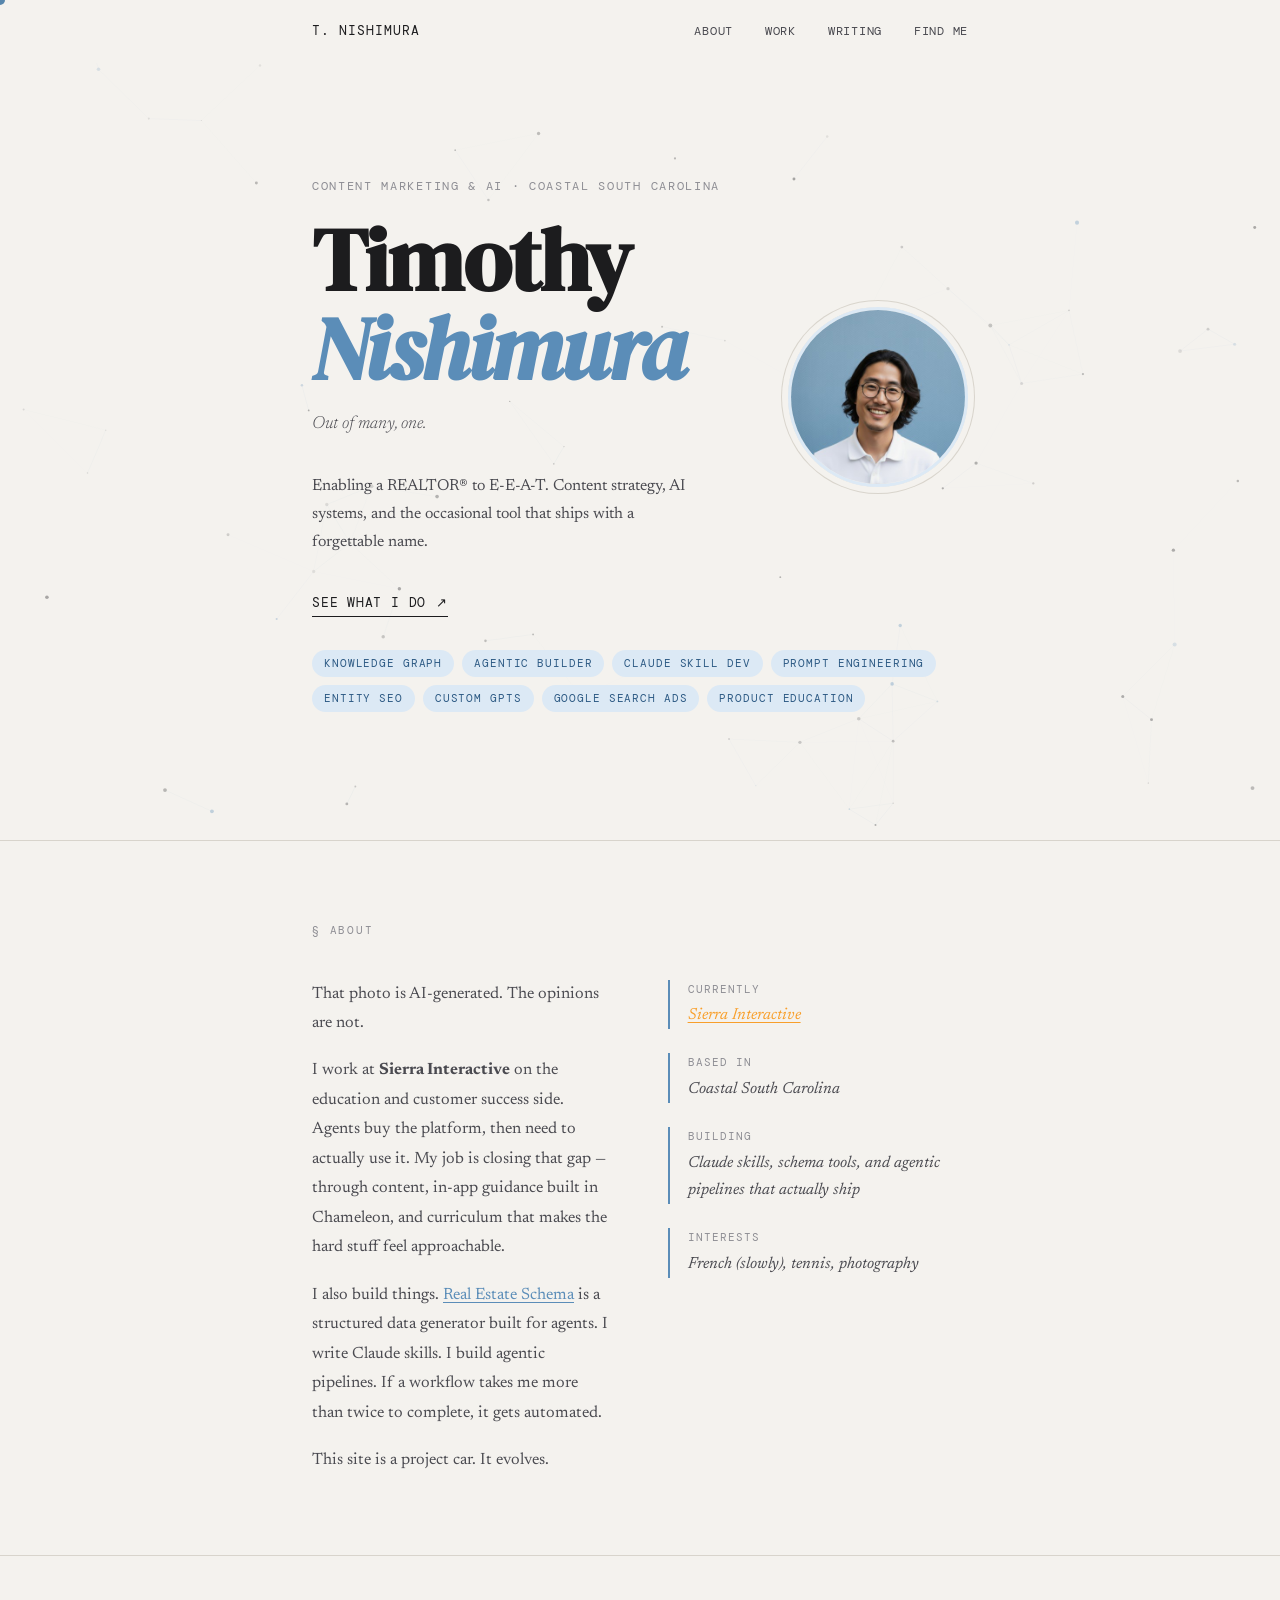
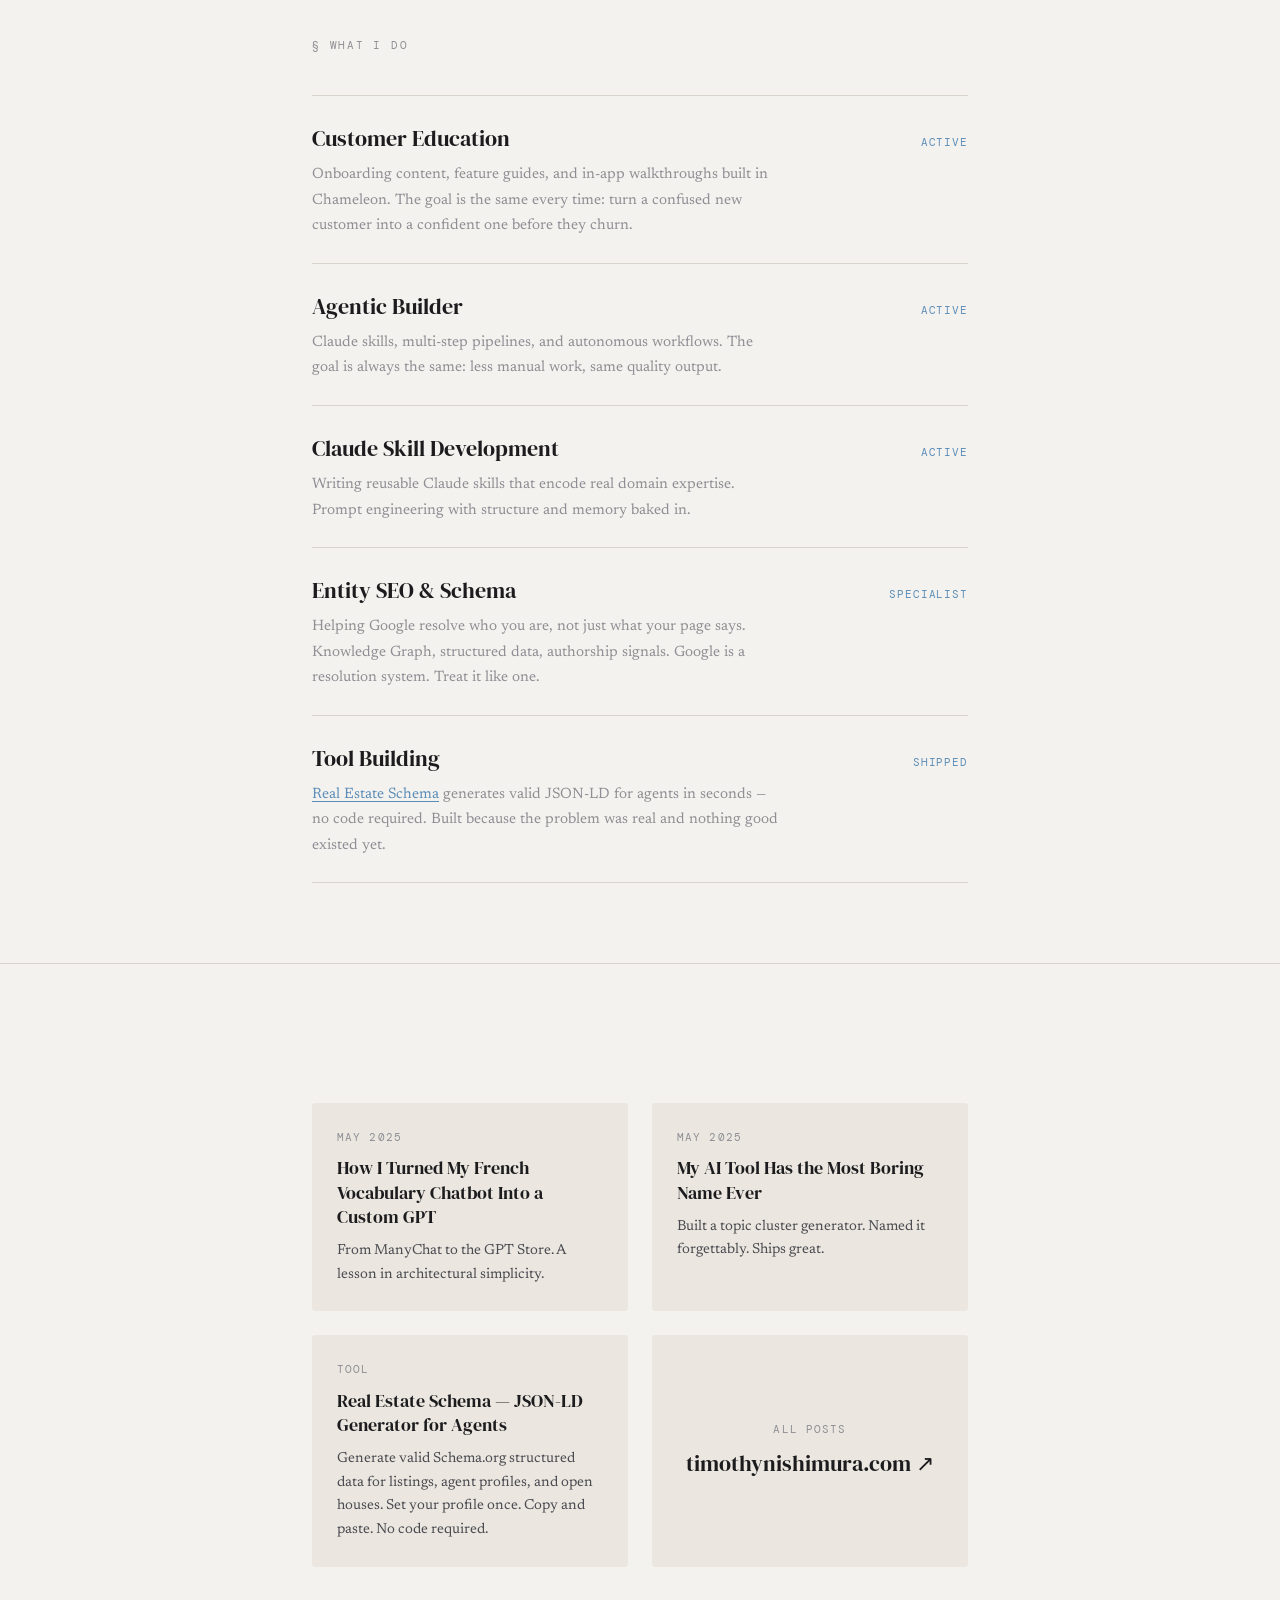
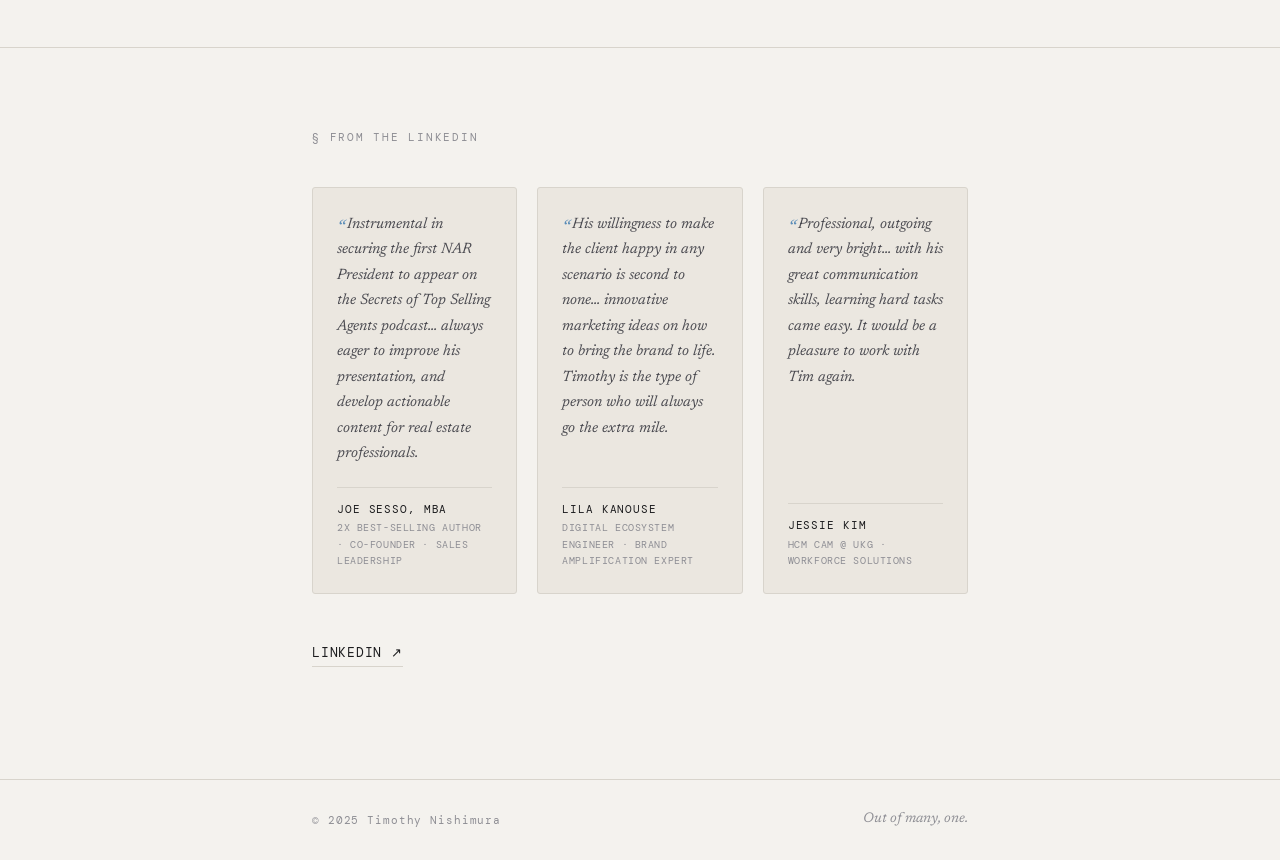
==== index.html @ 635f831f "Initial commit" ====
<!DOCTYPE html>
<html lang="en">
<head>
  <meta charset="UTF-8" />
  <meta name="viewport" content="width=device-width, initial-scale=1.0" />
  <title>Timothy Nishimura</title>
  <meta name="description" content="Enabling a REALTOR® to E-E-A-T. Content marketing and AI at Sierra Interactive. Coastal South Carolina." />
  <link rel="canonical" href="https://timothynishimura.com/" />
  <script type="application/ld+json">
  {
    "@context": "https://schema.org",
    "@graph": [
      {
        "@type": "Person",
        "@id": "https://timothynishimura.com/#person",
        "name": "Timothy Nishimura",
        "url": "https://timothynishimura.com/",
        "image": "https://timothynishimura.com/timothy-nishimura.jpg",
        "jobTitle": "Customer Education & Content Strategy",
        "worksFor": {
          "@type": "Organization",
          "@id": "https://www.sierrainteractive.com/#organization",
          "name": "Sierra Interactive",
          "url": "https://www.sierrainteractive.com/"
        },
        "description": "Enabling a REALTOR® to E-E-A-T. Content strategy, entity SEO, Claude skill development, and agentic workflows. Based in Coastal South Carolina.",
        "knowsAbout": [
          "Content Strategy",
          "Entity SEO",
          "Knowledge Graph Optimization",
          "Schema.org Structured Data",
          "Prompt Engineering",
          "Agentic AI Workflows",
          "Claude Skill Development",
          "Customer Education",
          "Google Search Ads",
          "Real Estate Technology"
        ],
        "sameAs": [
          "https://www.linkedin.com/in/timothy-nishimura/"
        ]
      },
      {
        "@type": "WebSite",
        "@id": "https://timothynishimura.com/#website",
        "url": "https://timothynishimura.com/",
        "name": "Timothy Nishimura",
        "description": "Enabling a REALTOR® to E-E-A-T.",
        "publisher": {
          "@id": "https://timothynishimura.com/#person"
        }
      },
      {
        "@type": "WebPage",
        "@id": "https://timothynishimura.com/#webpage",
        "url": "https://timothynishimura.com/",
        "name": "Timothy Nishimura — Content Marketing & AI",
        "isPartOf": {
          "@id": "https://timothynishimura.com/#website"
        },
        "about": {
          "@id": "https://timothynishimura.com/#person"
        },
        "description": "Personal homepage of Timothy Nishimura. Customer education at Sierra Interactive, entity SEO, agentic builder, Claude skill development."
      }
    ]
  }
  </script>
  <link rel="preconnect" href="https://fonts.googleapis.com" />
  <link rel="preconnect" href="https://fonts.gstatic.com" crossorigin />
  <link href="https://fonts.googleapis.com/css2?family=DM+Serif+Display:ital@0;1&family=DM+Mono:wght@400;500&family=Newsreader:ital,opsz,wght@0,6..72,300;0,6..72,400;1,6..72,300;1,6..72,400&display=swap" rel="stylesheet" />
  <style>
    *, *::before, *::after { box-sizing: border-box; margin: 0; padding: 0; }

    :root {
      --ink: #1c1c1e;
      --ink-mid: #4a4a50;
      --ink-soft: #8e8e94;
      --paper: #f4f2ee;
      --paper-warm: #ebe7e0;
      --rule: #d8d4cc;
      --blue: #5b8db8;
      --blue-light: #dce9f5;
      --blue-deep: #2d5a84;
      --mono: 'DM Mono', monospace;
      --serif: 'DM Serif Display', Georgia, serif;
      --body: 'Newsreader', Georgia, serif;
    }

    html { font-size: 16px; scroll-behavior: smooth; }

    body {
      background: var(--paper);
      color: var(--ink);
      font-family: var(--body);
      font-size: 1.125rem;
      line-height: 1.7;
      min-height: 100vh;
      cursor: none;
    }

    /* Custom cursor */
    #cursor {
      position: fixed;
      top: 0; left: 0;
      width: 10px; height: 10px;
      background: var(--blue);
      border-radius: 50%;
      pointer-events: none;
      z-index: 9999;
      transform: translate(-50%, -50%);
      transition: transform 0.08s ease, width 0.2s ease, height 0.2s ease;
      mix-blend-mode: multiply;
    }
    #cursor.hover {
      width: 30px; height: 30px;
      opacity: 0.45;
    }

    /* Layout */
    .wrapper {
      max-width: 720px;
      margin: 0 auto;
      padding: 0 2rem;
    }

    /* Header */
    header {
      position: fixed;
      top: 0; left: 0; right: 0;
      z-index: 100;
      padding: 1.25rem 0;
      background: var(--paper);
      border-bottom: 1px solid transparent;
      transition: border-color 0.3s ease;
    }
    header.scrolled { border-color: var(--rule); }

    header .wrapper {
      display: flex;
      align-items: center;
      justify-content: space-between;
    }

    .wordmark {
      font-family: var(--mono);
      font-size: 0.8125rem;
      letter-spacing: 0.08em;
      color: var(--ink);
      text-decoration: none;
      text-transform: uppercase;
    }

    nav {
      display: flex;
      gap: 2rem;
      align-items: center;
    }

    nav a {
      font-family: var(--mono);
      font-size: 0.75rem;
      letter-spacing: 0.06em;
      text-transform: uppercase;
      color: var(--ink-mid);
      text-decoration: none;
      transition: color 0.2s ease;
    }
    nav a:hover { color: var(--blue); }

    /* Hero */
    .hero {
      padding: 11rem 0 6rem;
      position: relative;
      overflow: hidden;
    }

    #pf-canvas {
      position: absolute;
      inset: 0;
      width: 100%;
      height: 100%;
      pointer-events: none;
      z-index: 0;
    }

    .hero .wrapper {
      position: relative;
      z-index: 1;
    }

    .hero-inner {
      display: grid;
      grid-template-columns: 1fr auto;
      gap: 3rem;
      align-items: center;
    }

    .hero-left {}

    .hero-eyebrow {
      font-family: var(--mono);
      font-size: 0.75rem;
      letter-spacing: 0.14em;
      text-transform: uppercase;
      color: var(--ink-soft);
      margin-bottom: 1.25rem;
      opacity: 0;
      animation: fadeUp 0.7s ease 0.2s forwards;
    }

    .hero-name {
      font-family: var(--serif);
      font-size: clamp(3rem, 8vw, 5.5rem);
      line-height: 1.0;
      letter-spacing: -0.02em;
      color: var(--ink);
      margin-bottom: 0.2em;
      opacity: 0;
      animation: fadeUp 0.9s ease 0.35s forwards;
    }

    .hero-name em {
      font-style: italic;
      color: var(--blue);
    }

    .hero-tagline {
      font-family: var(--body);
      font-size: 1.1rem;
      font-weight: 300;
      font-style: italic;
      color: var(--ink-mid);
      margin-top: 1rem;
      margin-bottom: 2rem;
      opacity: 0;
      animation: fadeUp 0.9s ease 0.5s forwards;
    }

    .hero-desc {
      font-size: 1.0rem;
      color: var(--ink-mid);
      max-width: 42ch;
      line-height: 1.75;
      margin-bottom: 2rem;
      opacity: 0;
      animation: fadeUp 0.9s ease 0.65s forwards;
    }

    .hero-cta {
      display: inline-flex;
      align-items: center;
      gap: 0.6rem;
      font-family: var(--mono);
      font-size: 0.8125rem;
      letter-spacing: 0.06em;
      text-transform: uppercase;
      color: var(--ink);
      text-decoration: none;
      border-bottom: 1.5px solid var(--ink);
      padding-bottom: 2px;
      opacity: 0;
      animation: fadeUp 0.7s ease 0.8s forwards;
      transition: color 0.2s, border-color 0.2s;
    }
    .hero-cta:hover { color: var(--blue); border-color: var(--blue); }
    .hero-cta .arrow { transition: transform 0.2s ease; }
    .hero-cta:hover .arrow { transform: translate(3px, -3px); }

    /* Avatar */
    .hero-avatar {
      opacity: 0;
      animation: fadeIn 1s ease 0.6s forwards;
      flex-shrink: 0;
    }

    .avatar-circle {
      width: 180px;
      height: 180px;
      border-radius: 50%;
      overflow: hidden;
      border: 3px solid var(--blue-light);
      box-shadow: 0 0 0 6px var(--paper), 0 0 0 7px var(--rule);
    }

    .avatar-circle img {
      width: 100%;
      height: 100%;
      object-fit: cover;
      object-position: center top;
    }

    /* Divider rule */
    .rule-line {
      width: 100%;
      height: 1px;
      background: var(--rule);
    }

    /* Chips / tags row */
    .chips {
      display: flex;
      flex-wrap: wrap;
      gap: 0.5rem;
      padding: 2rem 0;
      opacity: 0;
      animation: fadeUp 0.8s ease 1s forwards;
    }

    .chip {
      font-family: var(--mono);
      font-size: 0.6875rem;
      letter-spacing: 0.08em;
      text-transform: uppercase;
      color: var(--blue-deep);
      background: var(--blue-light);
      padding: 4px 12px;
      border-radius: 100px;
    }

    /* About */
    .about {
      padding: 5rem 0;
      border-top: 1px solid var(--rule);
    }

    .section-label {
      font-family: var(--mono);
      font-size: 0.6875rem;
      letter-spacing: 0.16em;
      text-transform: uppercase;
      color: var(--ink-soft);
      margin-bottom: 2.5rem;
    }

    .about-grid {
      display: grid;
      grid-template-columns: 1fr 1fr;
      gap: 3.5rem;
      align-items: start;
    }

    .about-text p {
      font-size: 1.025rem;
      color: var(--ink-mid);
      line-height: 1.8;
      margin-bottom: 1.1rem;
    }
    .about-text p:last-child { margin-bottom: 0; }

    .about-facts {
      display: flex;
      flex-direction: column;
      gap: 1.5rem;
    }

    .fact {
      border-left: 2px solid var(--blue);
      padding-left: 1.1rem;
    }

    .fact-label {
      font-family: var(--mono);
      font-size: 0.6875rem;
      letter-spacing: 0.1em;
      text-transform: uppercase;
      color: var(--ink-soft);
      margin-bottom: 0.25rem;
    }

    .fact-value {
      font-family: var(--body);
      font-size: 1rem;
      color: var(--ink-mid);
      font-style: italic;
    }

    /* Work */
    .work {
      padding: 5rem 0;
      border-top: 1px solid var(--rule);
    }

    .work-list { list-style: none; }

    .work-item {
      display: grid;
      grid-template-columns: 3fr 1fr;
      gap: 2rem;
      align-items: baseline;
      padding: 1.5rem 0;
      border-bottom: 1px solid var(--rule);
      cursor: default;
    }
    .work-item:first-child { border-top: 1px solid var(--rule); }

    .work-name {
      font-family: var(--serif);
      font-size: 1.375rem;
      color: var(--ink);
      transition: color 0.2s;
    }
    .work-item:hover .work-name { color: var(--blue); }

    .work-desc {
      font-size: 0.9375rem;
      color: var(--ink-soft);
      margin-top: 0.3rem;
    }

    .work-tag {
      font-family: var(--mono);
      font-size: 0.6875rem;
      letter-spacing: 0.08em;
      text-transform: uppercase;
      color: var(--blue);
      text-align: right;
    }

    /* Writing */
    .writing {
      padding: 5rem 0;
      border-top: 1px solid var(--rule);
    }

    .writing-grid {
      display: grid;
      grid-template-columns: 1fr 1fr;
      gap: 1.5rem;
    }

    .post-card {
      background: var(--paper-warm);
      padding: 1.5rem;
      border-radius: 3px;
      text-decoration: none;
      display: block;
      border: 1px solid transparent;
      transition: border-color 0.2s, background 0.2s;
    }
    .post-card:hover {
      background: var(--blue-light);
      border-color: var(--blue);
    }

    .post-date {
      font-family: var(--mono);
      font-size: 0.6875rem;
      letter-spacing: 0.1em;
      text-transform: uppercase;
      color: var(--ink-soft);
      margin-bottom: 0.6rem;
    }

    .post-title {
      font-family: var(--serif);
      font-size: 1.125rem;
      color: var(--ink);
      line-height: 1.35;
      margin-bottom: 0.6rem;
    }

    .post-excerpt {
      font-size: 0.9rem;
      color: var(--ink-mid);
      line-height: 1.65;
    }

    /* Reviews grid */
    .reviews-grid {
      display: grid;
      grid-template-columns: repeat(3, 1fr);
      gap: 1.25rem;
    }

    .review-card {
      background: var(--paper-warm);
      border-radius: 3px;
      padding: 1.5rem;
      border: 1px solid var(--rule);
      display: flex;
      flex-direction: column;
      gap: 1.25rem;
    }

    .review-quote {
      font-family: var(--body);
      font-size: 0.9375rem;
      font-style: italic;
      color: var(--ink-mid);
      line-height: 1.7;
      flex: 1;
    }

    .review-quote::before { content: '\201C'; color: var(--blue); font-size: 1.25rem; line-height: 0; vertical-align: -0.25em; margin-right: 2px; }

    .review-attr {
      display: flex;
      flex-direction: column;
      gap: 2px;
      padding-top: 0.75rem;
      border-top: 1px solid var(--rule);
    }

    .review-name {
      font-family: var(--mono);
      font-size: 0.6875rem;
      letter-spacing: 0.08em;
      text-transform: uppercase;
      color: var(--ink);
    }

    .review-role {
      font-family: var(--mono);
      font-size: 0.6rem;
      letter-spacing: 0.06em;
      text-transform: uppercase;
      color: var(--ink-soft);
    }

    @media (max-width: 640px) {
      .reviews-grid { grid-template-columns: 1fr; }
    }

    /* Connect */
    .connect {
      padding: 5rem 0 7rem;
      border-top: 1px solid var(--rule);
    }

    .connect-heading {
      font-family: var(--serif);
      font-size: clamp(1.75rem, 4.5vw, 3rem);
      line-height: 1.2;
      max-width: 20ch;
      margin-bottom: 2.25rem;
    }
    .connect-heading em { font-style: italic; color: var(--blue); }

    .connect-links {
      display: flex;
      gap: 2rem;
      flex-wrap: wrap;
    }

    .connect-link {
      font-family: var(--mono);
      font-size: 0.8125rem;
      letter-spacing: 0.06em;
      text-transform: uppercase;
      color: var(--ink);
      text-decoration: none;
      border-bottom: 1.5px solid var(--rule);
      padding-bottom: 2px;
      transition: color 0.2s, border-color 0.2s;
    }
    .connect-link:hover { color: var(--blue); border-color: var(--blue); }

    /* Footer */
    footer {
      border-top: 1px solid var(--rule);
      padding: 1.75rem 0;
    }

    footer .wrapper {
      display: flex;
      justify-content: space-between;
      align-items: center;
    }

    .footer-copy {
      font-family: var(--mono);
      font-size: 0.6875rem;
      letter-spacing: 0.08em;
      color: var(--ink-soft);
    }

    .footer-motto {
      font-family: var(--body);
      font-size: 0.875rem;
      font-style: italic;
      color: var(--ink-soft);
    }

    /* Animations */
    @keyframes fadeUp {
      from { opacity: 0; transform: translateY(16px); }
      to   { opacity: 1; transform: translateY(0); }
    }
    @keyframes fadeIn {
      from { opacity: 0; }
      to   { opacity: 1; }
    }

    /* Scroll reveals */
    .reveal {
      opacity: 0;
      transform: translateY(18px);
      transition: opacity 0.7s ease, transform 0.7s ease;
    }
    .reveal.visible {
      opacity: 1;
      transform: translateY(0);
    }

    /* Responsive */
    @media (max-width: 640px) {
      body { cursor: auto; }
      #cursor { display: none; }
      .hero-inner { grid-template-columns: 1fr; }
      .hero-avatar { order: -1; }
      .avatar-circle { width: 120px; height: 120px; }
      .about-grid { grid-template-columns: 1fr; gap: 2.5rem; }
      .writing-grid { grid-template-columns: 1fr; }
      .work-item { grid-template-columns: 1fr; gap: 0.4rem; }
      .work-tag { text-align: left; }
      footer .wrapper { flex-direction: column; gap: 0.5rem; text-align: center; }
      nav { gap: 1.25rem; }
    }
  </style>
</head>
<body>

<div id="cursor"></div>

<!-- Header -->
<header id="header">
  <div class="wrapper">
    <a href="/" class="wordmark">T. Nishimura</a>
    <nav>
      <a href="#about">About</a>
      <a href="#work">Work</a>
      <a href="#writing">Writing</a>
      <a href="#connect">Find me</a>
    </nav>
  </div>
</header>

<!-- Hero -->
<section class="hero">
  <canvas id="pf-canvas" aria-hidden="true"></canvas>
  <div class="wrapper">
    <div class="hero-inner">
      <div class="hero-left">
        <div class="hero-eyebrow">Content Marketing &amp; AI · Coastal South Carolina</div>
        <h1 class="hero-name">Timothy<br><em>Nishimura</em></h1>
        <p class="hero-tagline">Out of many, one.</p>
        <p class="hero-desc">Enabling a REALTOR® to E-E-A-T. Content strategy, AI systems, and the occasional tool that ships with a forgettable name.</p>
        <a href="#work" class="hero-cta" onclick="event.preventDefault();document.getElementById('work').scrollIntoView({behavior:'smooth'})">See what I do <span class="arrow">↗</span></a>
      </div>
      <div class="hero-avatar">
        <div class="avatar-circle">
          <img src="[data-uri]" alt="Timothy Nishimura" />
        </div>
      </div>
    </div>

    <div class="chips">
      <span class="chip">Knowledge Graph</span>
      <span class="chip">Agentic Builder</span>
      <span class="chip">Claude Skill Dev</span>
      <span class="chip">Prompt Engineering</span>
      <span class="chip">Entity SEO</span>
      <span class="chip">Custom GPTs</span>
      <span class="chip">Google Search Ads</span>
      <span class="chip">Product Education</span>
    </div>
  </div>
</section>

<!-- About -->
<section class="about" id="about">
  <div class="wrapper">
    <div class="section-label reveal">§ About</div>
    <div class="about-grid">
      <div class="about-text reveal">
        <p>That photo is AI-generated. The opinions are not.</p>
        <p>I work at <strong>Sierra Interactive</strong> on the education and customer success side. Agents buy the platform, then need to actually use it. My job is closing that gap — through content, in-app guidance built in Chameleon, and curriculum that makes the hard stuff feel approachable.</p>
        <p>I also build things. <a href="https://www.realestateschema.com/" target="_blank" rel="noopener" style="color:var(--blue);text-decoration:underline;text-underline-offset:3px;">Real Estate Schema</a> is a structured data generator built for agents. I write Claude skills. I build agentic pipelines. If a workflow takes me more than twice to complete, it gets automated.</p>
        <p>This site is a project car. It evolves.</p>
      </div>
      <div class="about-facts reveal">
        <div class="fact">
          <div class="fact-label">Currently</div>
          <div class="fact-value"><a href="https://www.sierrainteractive.com/" target="_blank" rel="noopener" style="color:#f89f2b;text-decoration:underline;text-underline-offset:3px;">Sierra Interactive</a></div>
        </div>
        <div class="fact">
          <div class="fact-label">Based in</div>
          <div class="fact-value">Coastal South Carolina</div>
        </div>
        <div class="fact">
          <div class="fact-label">Building</div>
          <div class="fact-value">Claude skills, schema tools, and agentic pipelines that actually ship</div>
        </div>
        <div class="fact">
          <div class="fact-label">Interests</div>
          <div class="fact-value">French (slowly), tennis, photography</div>
        </div>
      </div>
    </div>
  </div>
</section>

<!-- Work -->
<section class="work" id="work">
  <div class="wrapper">
    <div class="section-label reveal">§ What I Do</div>
    <ul class="work-list">
      <li class="work-item reveal">
        <div>
          <div class="work-name">Customer Education</div>
          <div class="work-desc">Onboarding content, feature guides, and in-app walkthroughs built in Chameleon. The goal is the same every time: turn a confused new customer into a confident one before they churn.</div>
        </div>
        <div class="work-tag">Active</div>
      </li>
      <li class="work-item reveal">
        <div>
          <div class="work-name">Agentic Builder</div>
          <div class="work-desc">Claude skills, multi-step pipelines, and autonomous workflows. The goal is always the same: less manual work, same quality output.</div>
        </div>
        <div class="work-tag">Active</div>
      </li>
      <li class="work-item reveal">
        <div>
          <div class="work-name">Claude Skill Development</div>
          <div class="work-desc">Writing reusable Claude skills that encode real domain expertise. Prompt engineering with structure and memory baked in.</div>
        </div>
        <div class="work-tag">Active</div>
      </li>
      <li class="work-item reveal">
        <div>
          <div class="work-name">Entity SEO &amp; Schema</div>
          <div class="work-desc">Helping Google resolve who you are, not just what your page says. Knowledge Graph, structured data, authorship signals. Google is a resolution system. Treat it like one.</div>
        </div>
        <div class="work-tag">Specialist</div>
      </li>
      <li class="work-item reveal">
        <div>
          <div class="work-name">Tool Building</div>
          <div class="work-desc"><a href="https://www.realestateschema.com/" target="_blank" rel="noopener" style="color:var(--blue);text-decoration:underline;text-underline-offset:3px;">Real Estate Schema</a> generates valid JSON-LD for agents in seconds — no code required. Built because the problem was real and nothing good existed yet.</div>
        </div>
        <div class="work-tag">Shipped</div>
      </li>
    </ul>
  </div>
</section>

<!-- Writing -->
<section class="writing" id="writing">
  <div class="wrapper">
    <div class="section-label reveal">§ Recent Writing</div>
    <div class="writing-grid">
      <a class="post-card reveal" href="projects/french-vocab.html">
        <div class="post-date">May 2025</div>
        <div class="post-title">How I Turned My French Vocabulary Chatbot Into a Custom GPT</div>
        <div class="post-excerpt">From ManyChat to the GPT Store. A lesson in architectural simplicity.</div>
      </a>
      <a class="post-card reveal" href="posts/topic-cluster-gpt.html">
        <div class="post-date">May 2025</div>
        <div class="post-title">My AI Tool Has the Most Boring Name Ever</div>
        <div class="post-excerpt">Built a topic cluster generator. Named it forgettably. Ships great.</div>
      </a>
      <a class="post-card reveal" href="https://www.realestateschema.com/" target="_blank" rel="noopener">
        <div class="post-date">Tool</div>
        <div class="post-title">Real Estate Schema — JSON-LD Generator for Agents</div>
        <div class="post-excerpt">Generate valid Schema.org structured data for listings, agent profiles, and open houses. Set your profile once. Copy and paste. No code required.</div>
      </a>
      <a class="post-card reveal" href="https://timothynishimura.com/" target="_blank" rel="noopener" style="display:flex;align-items:center;justify-content:center;min-height:130px;">
        <div style="text-align:center;">
          <div style="font-family:var(--mono);font-size:.7rem;letter-spacing:.1em;text-transform:uppercase;color:var(--ink-soft);margin-bottom:.4rem;">All posts</div>
          <div style="font-family:var(--serif);font-size:1.375rem;color:var(--ink);">timothynishimura.com ↗</div>
        </div>
      </a>
    </div>
  </div>
</section>

<!-- Reviews -->
<section class="connect" id="connect">
  <div class="wrapper">
    <div class="section-label reveal">§ From the LinkedIn</div>

    <div class="reviews-grid reveal">
      <div class="review-card">
        <div class="review-quote">Instrumental in securing the first NAR President to appear on the Secrets of Top Selling Agents podcast... always eager to improve his presentation, and develop actionable content for real estate professionals.</div>
        <div class="review-attr">
          <span class="review-name">Joe Sesso, MBA</span>
          <span class="review-role">2x Best-Selling Author · Co-Founder · Sales Leadership</span>
        </div>
      </div>
      <div class="review-card">
        <div class="review-quote">His willingness to make the client happy in any scenario is second to none... innovative marketing ideas on how to bring the brand to life. Timothy is the type of person who will always go the extra mile.</div>
        <div class="review-attr">
          <span class="review-name">Lila Kanouse</span>
          <span class="review-role">Digital Ecosystem Engineer · Brand Amplification Expert</span>
        </div>
      </div>
      <div class="review-card">
        <div class="review-quote">Professional, outgoing and very bright... with his great communication skills, learning hard tasks came easy. It would be a pleasure to work with Tim again.</div>
        <div class="review-attr">
          <span class="review-name">Jessie Kim</span>
          <span class="review-role">HCM CAM @ UKG · Workforce Solutions</span>
        </div>
      </div>
    </div>

    <div class="connect-links reveal" style="margin-top:3rem;">
      <a href="https://www.linkedin.com/in/timothy-nishimura/" target="_blank" rel="noopener" class="connect-link">LinkedIn ↗</a>
    </div>
  </div>
</section>

<!-- Footer -->
<footer>
  <div class="wrapper">
    <span class="footer-copy">© 2025 Timothy Nishimura</span>
    <span class="footer-motto">Out of many, one.</span>
  </div>
</footer>

<script>
  const cursor = document.getElementById('cursor');
  document.addEventListener('mousemove', e => {
    cursor.style.left = e.clientX + 'px';
    cursor.style.top = e.clientY + 'px';
  });
  document.querySelectorAll('a, button, .work-item').forEach(el => {
    el.addEventListener('mouseenter', () => cursor.classList.add('hover'));
    el.addEventListener('mouseleave', () => cursor.classList.remove('hover'));
  });

  const header = document.getElementById('header');
  window.addEventListener('scroll', () => {
    header.classList.toggle('scrolled', window.scrollY > 40);
  });

  const reveals = document.querySelectorAll('.reveal');
  const observer = new IntersectionObserver((entries) => {
    entries.forEach((entry, i) => {
      if (entry.isIntersecting) {
        setTimeout(() => entry.target.classList.add('visible'), i * 70);
        observer.unobserve(entry.target);
      }
    });
  }, { threshold: 0.1, rootMargin: '0px 0px -40px 0px' });
  reveals.forEach(el => observer.observe(el));

  // Particle field
  (function() {
    const canvas = document.getElementById('pf-canvas');
    const ctx = canvas.getContext('2d');
    const hero = canvas.parentElement;
    let W, H, mouse = { x: -999, y: -999 };
    const COUNT = 80;
    const BLUE = '91,141,184';
    const INK = '28,28,30';
    const REPEL_RADIUS = 120;
    const CONNECT_DIST = 110;
    const DAMPING = 0.96;
    let particles = [];

    function init() {
      W = canvas.width = hero.offsetWidth;
      H = canvas.height = hero.offsetHeight;
      particles = Array.from({ length: COUNT }, () => ({
        x: Math.random() * W,
        y: Math.random() * H,
        vx: (Math.random() - 0.5) * 0.3,
        vy: (Math.random() - 0.5) * 0.3,
        r: Math.random() * 1.6 + 0.5,
        op: Math.random() * 0.28 + 0.08,
        blue: Math.random() < 0.18,
      }));
    }

    window.addEventListener('resize', init);
    init();

    document.addEventListener('mousemove', e => {
      const rect = hero.getBoundingClientRect();
      if (e.clientY >= rect.top && e.clientY <= rect.bottom) {
        mouse.x = e.clientX - rect.left;
        mouse.y = e.clientY - rect.top;
      } else {
        mouse.x = -999; mouse.y = -999;
      }
    });

    function tick() {
      ctx.clearRect(0, 0, W, H);

      particles.forEach(p => {
        const dx = p.x - mouse.x, dy = p.y - mouse.y;
        const d = Math.sqrt(dx * dx + dy * dy);
        if (d < REPEL_RADIUS && d > 0) {
          const f = (REPEL_RADIUS - d) / REPEL_RADIUS;
          p.vx += (dx / d) * f * 0.32;
          p.vy += (dy / d) * f * 0.32;
        }
        p.vx = p.vx * DAMPING + (Math.random() - 0.5) * 0.012;
        p.vy = p.vy * DAMPING + (Math.random() - 0.5) * 0.012;
        p.x += p.vx; p.y += p.vy;
        if (p.x < 0) { p.x = 0; p.vx *= -0.4; }
        if (p.x > W) { p.x = W; p.vx *= -0.4; }
        if (p.y < 0) { p.y = 0; p.vy *= -0.4; }
        if (p.y > H) { p.y = H; p.vy *= -0.4; }
      });

      for (let i = 0; i < particles.length; i++) {
        for (let j = i + 1; j < particles.length; j++) {
          const a = particles[i], b = particles[j];
          const dx = a.x - b.x, dy = a.y - b.y;
          const d = Math.sqrt(dx * dx + dy * dy);
          if (d < CONNECT_DIST) {
            const alpha = (1 - d / CONNECT_DIST) * 0.1;
            ctx.beginPath();
            ctx.moveTo(a.x, a.y);
            ctx.lineTo(b.x, b.y);
            ctx.strokeStyle = `rgba(${BLUE},${alpha})`;
            ctx.lineWidth = 0.5;
            ctx.stroke();
          }
        }
      }

      particles.forEach(p => {
        const dx = p.x - mouse.x, dy = p.y - mouse.y;
        const d = Math.sqrt(dx * dx + dy * dy);
        const prox = d < REPEL_RADIUS ? 1 - d / REPEL_RADIUS : 0;
        const op = Math.min(1, p.op + prox * 0.45);
        const col = (prox > 0.08 || p.blue) ? BLUE : INK;
        ctx.beginPath();
        ctx.arc(p.x, p.y, p.r + prox * 1.4, 0, Math.PI * 2);
        ctx.fillStyle = `rgba(${col},${op})`;
        ctx.fill();
      });

      requestAnimationFrame(tick);
    }
    tick();
  })();
</script>

</body>
</html>
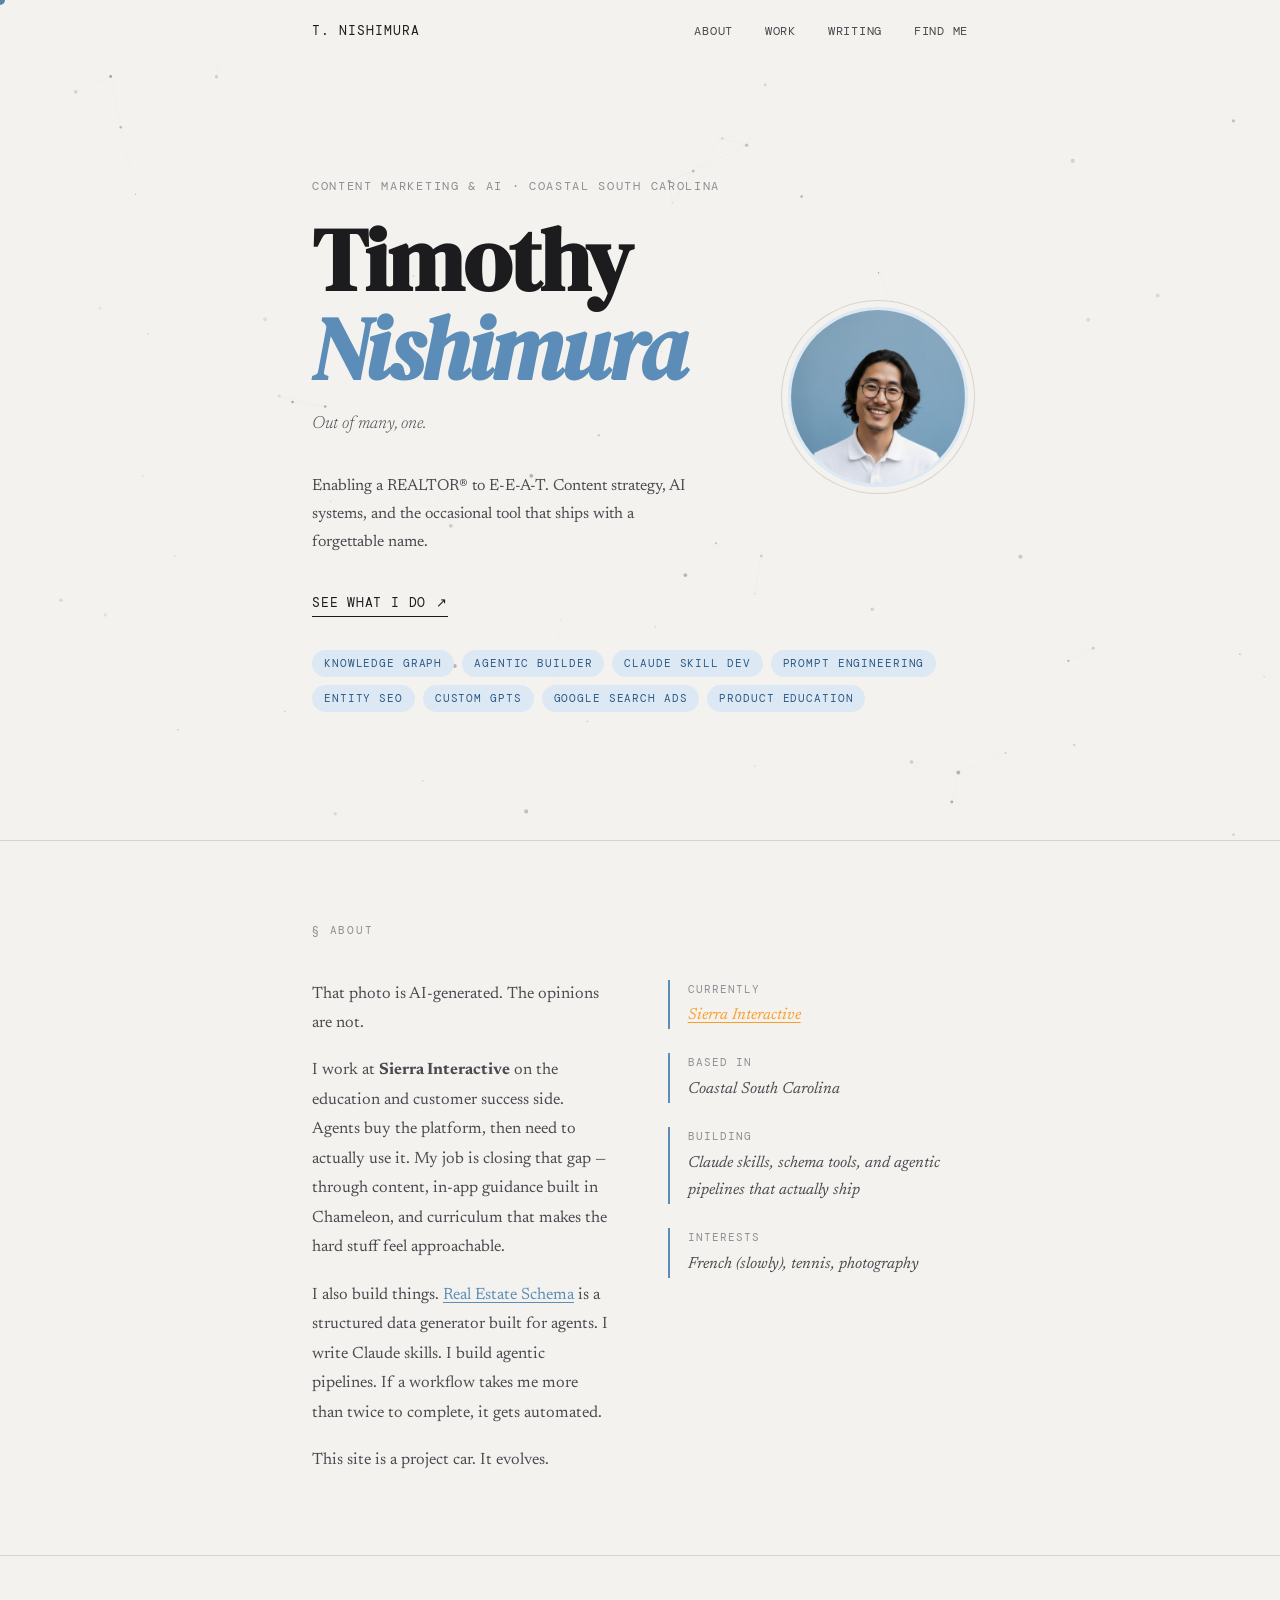
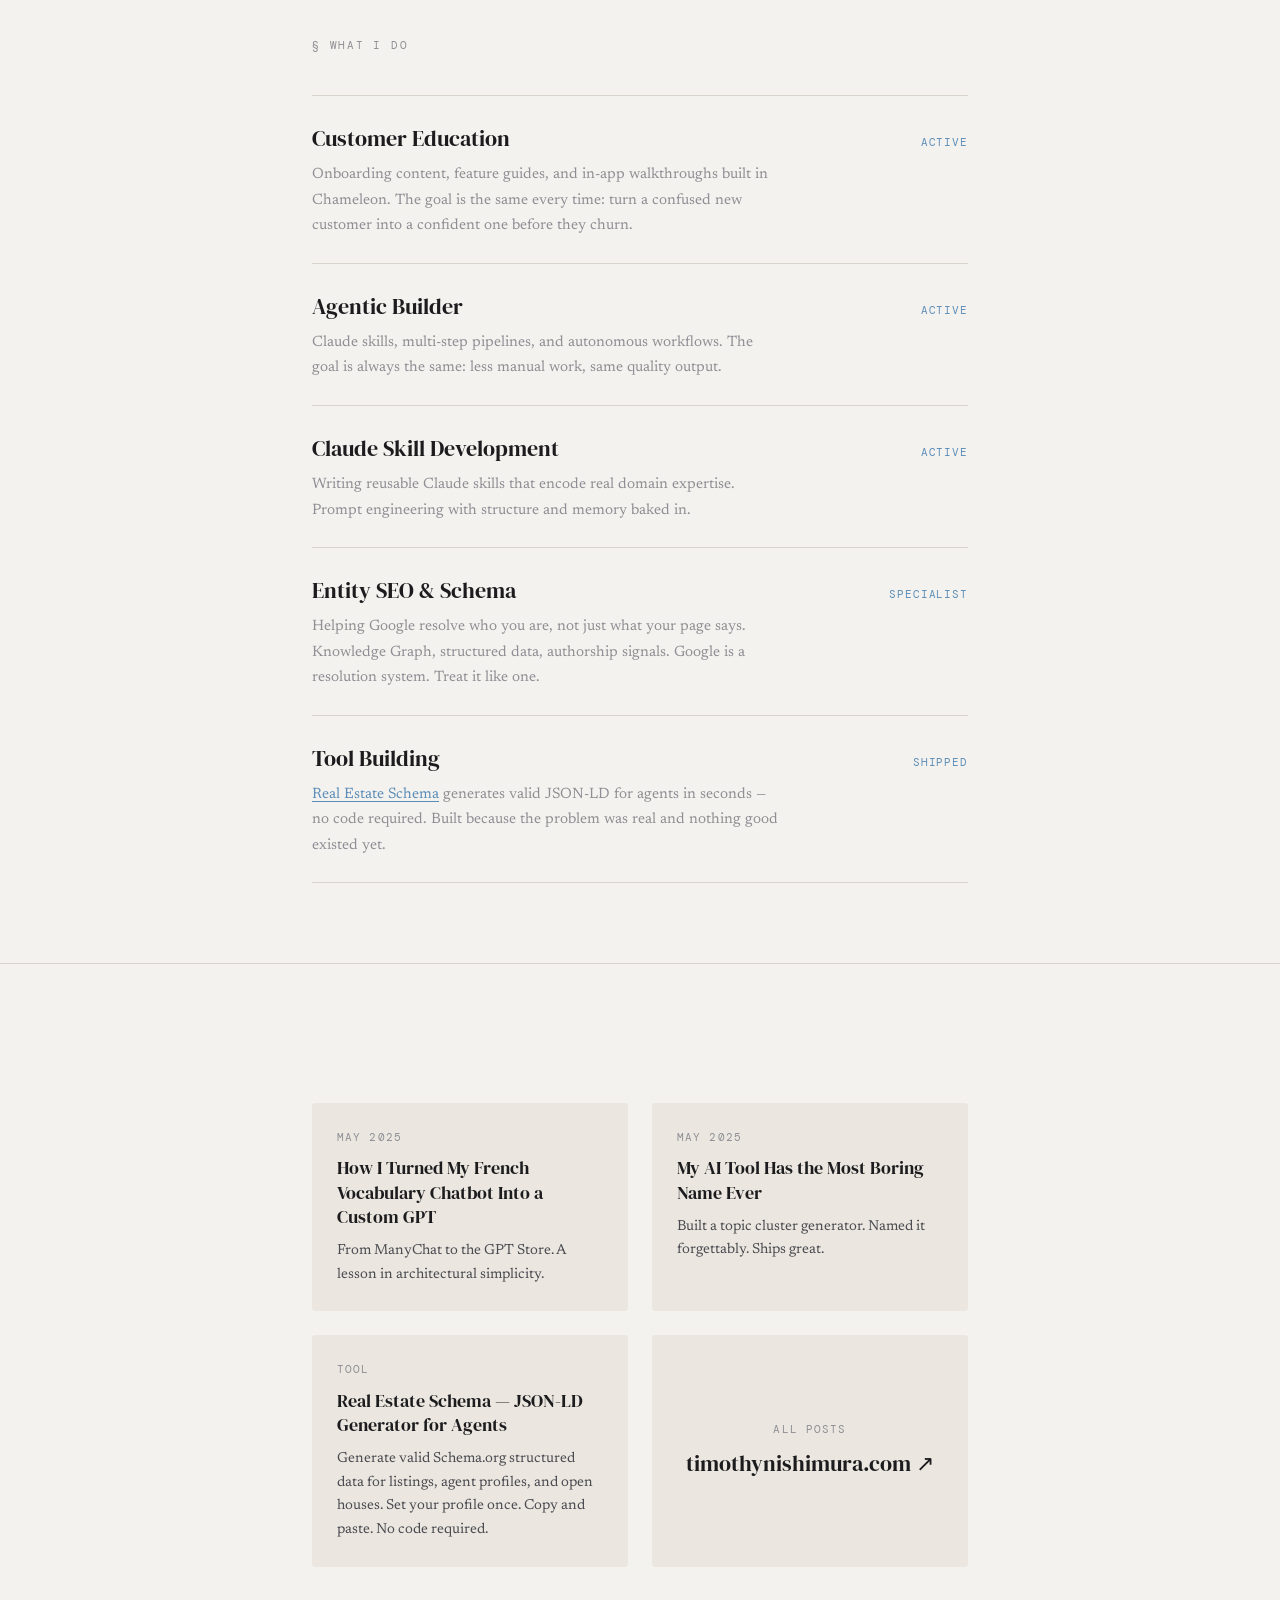
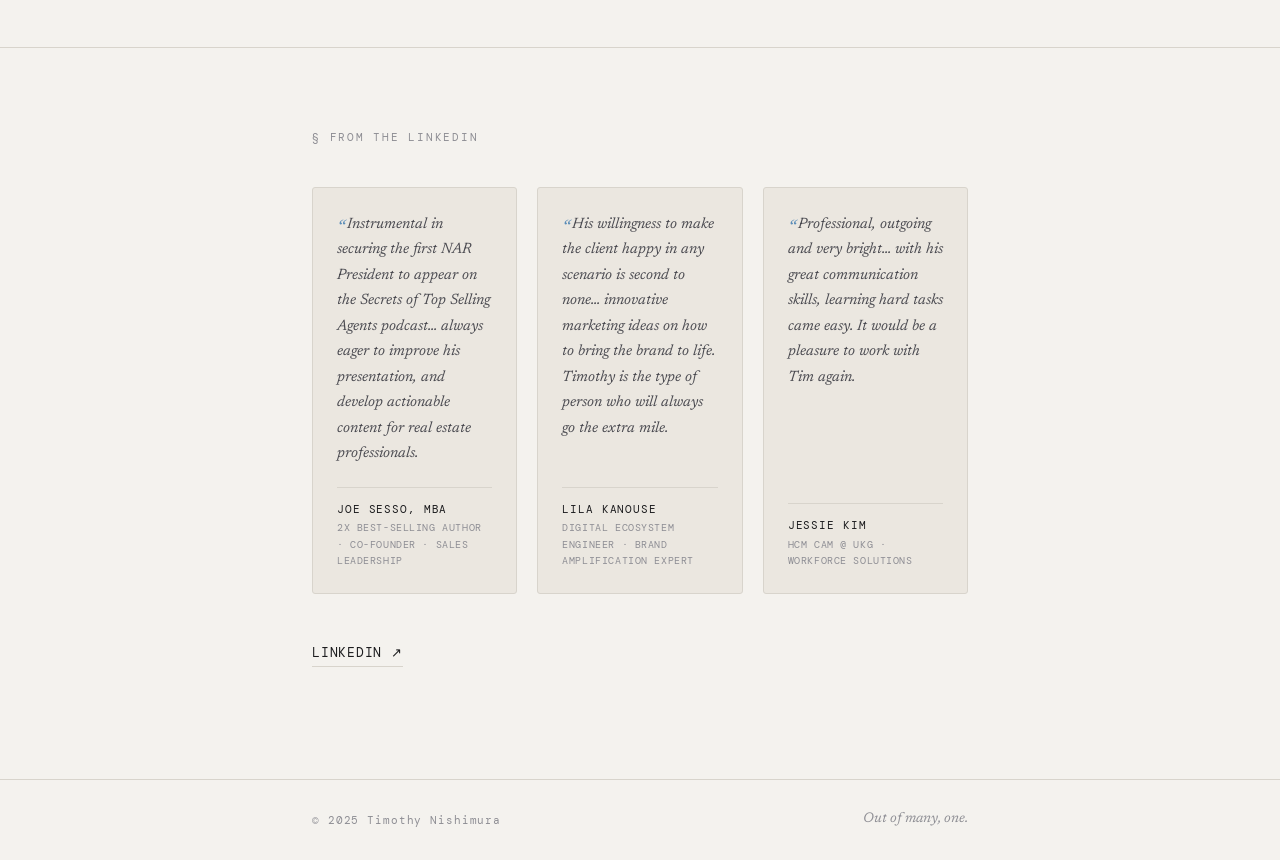
==== commit 6b5a27e6: "Remove 2014 post and update link references" ====
--- a/index.html
+++ b/index.html
@@ -755,7 +755,7 @@
         <div class="post-title">How I Turned My French Vocabulary Chatbot Into a Custom GPT</div>
         <div class="post-excerpt">From ManyChat to the GPT Store. A lesson in architectural simplicity.</div>
       </a>
-      <a class="post-card reveal" href="posts/topic-cluster-gpt.html">
+      <a class="post-card reveal" href="projects/topic-cluster-gpt.html">
         <div class="post-date">May 2025</div>
         <div class="post-title">My AI Tool Has the Most Boring Name Ever</div>
         <div class="post-excerpt">Built a topic cluster generator. Named it forgettably. Ships great.</div>
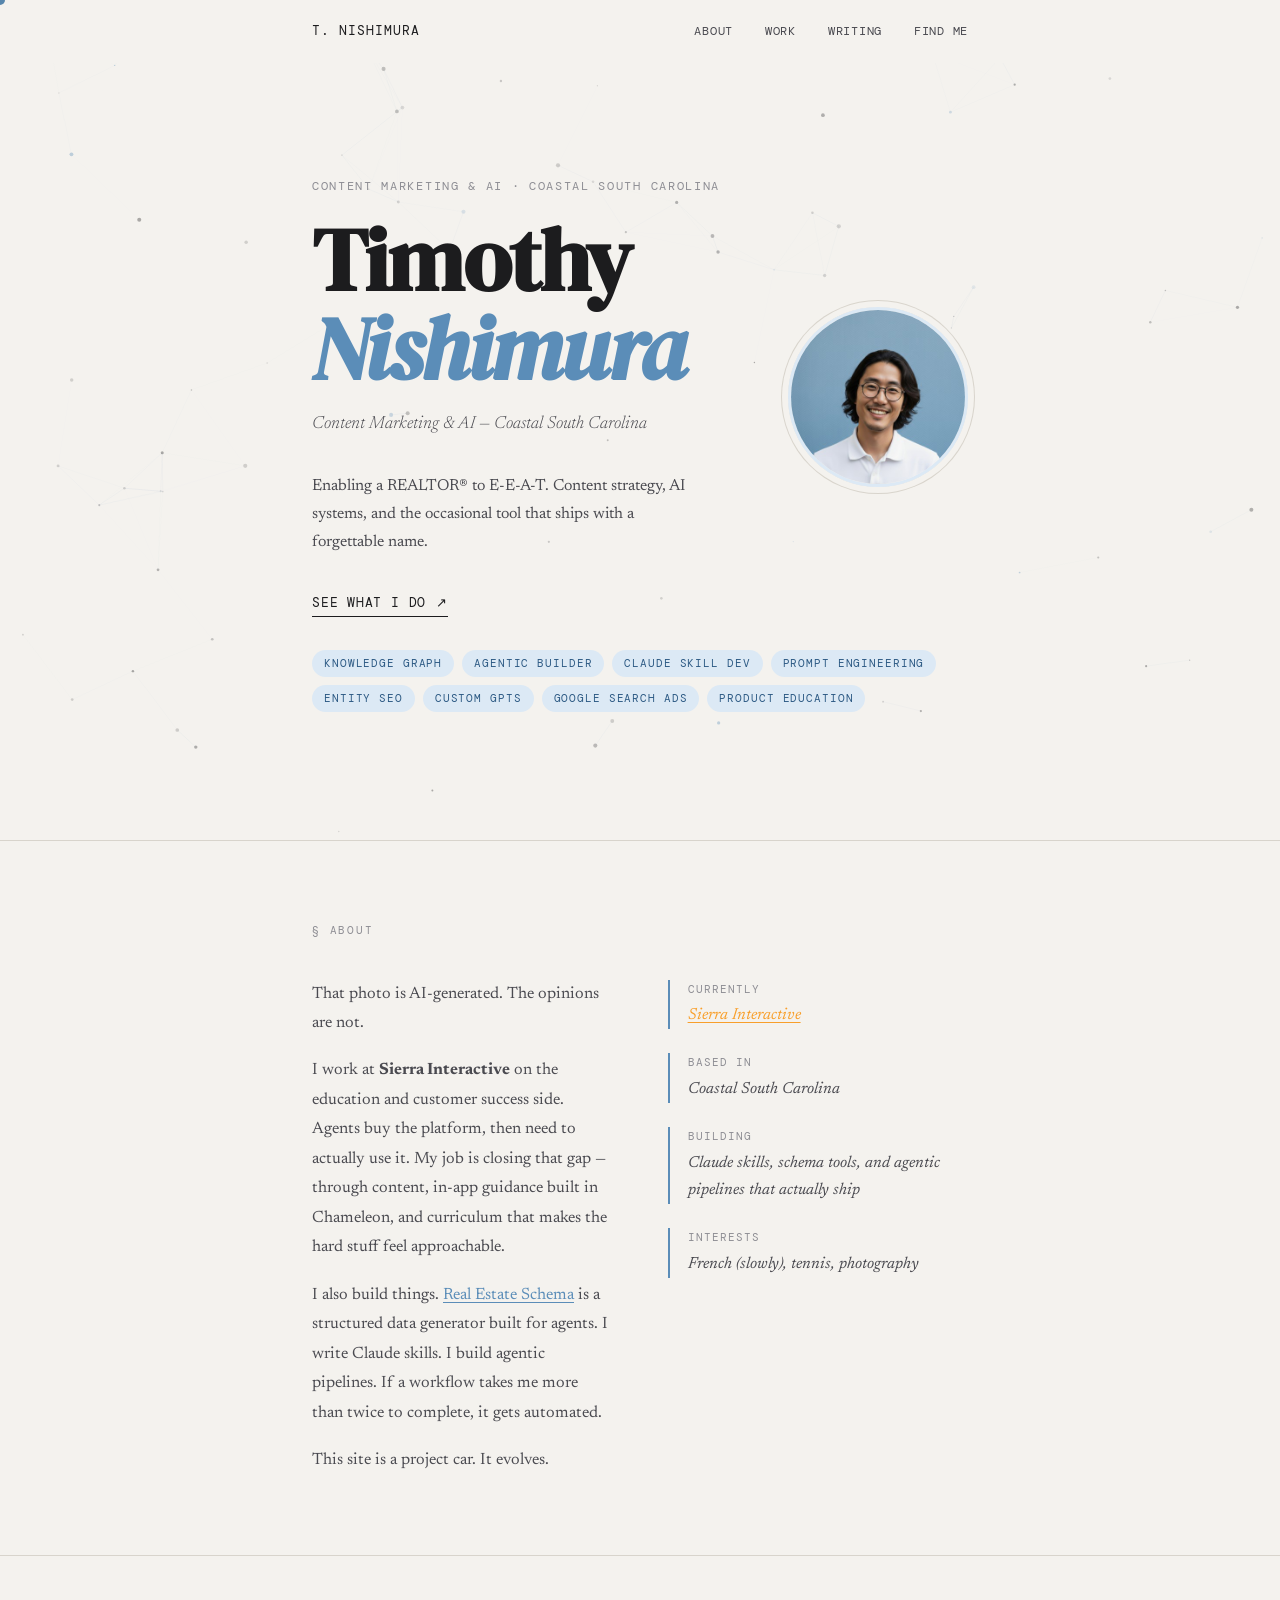
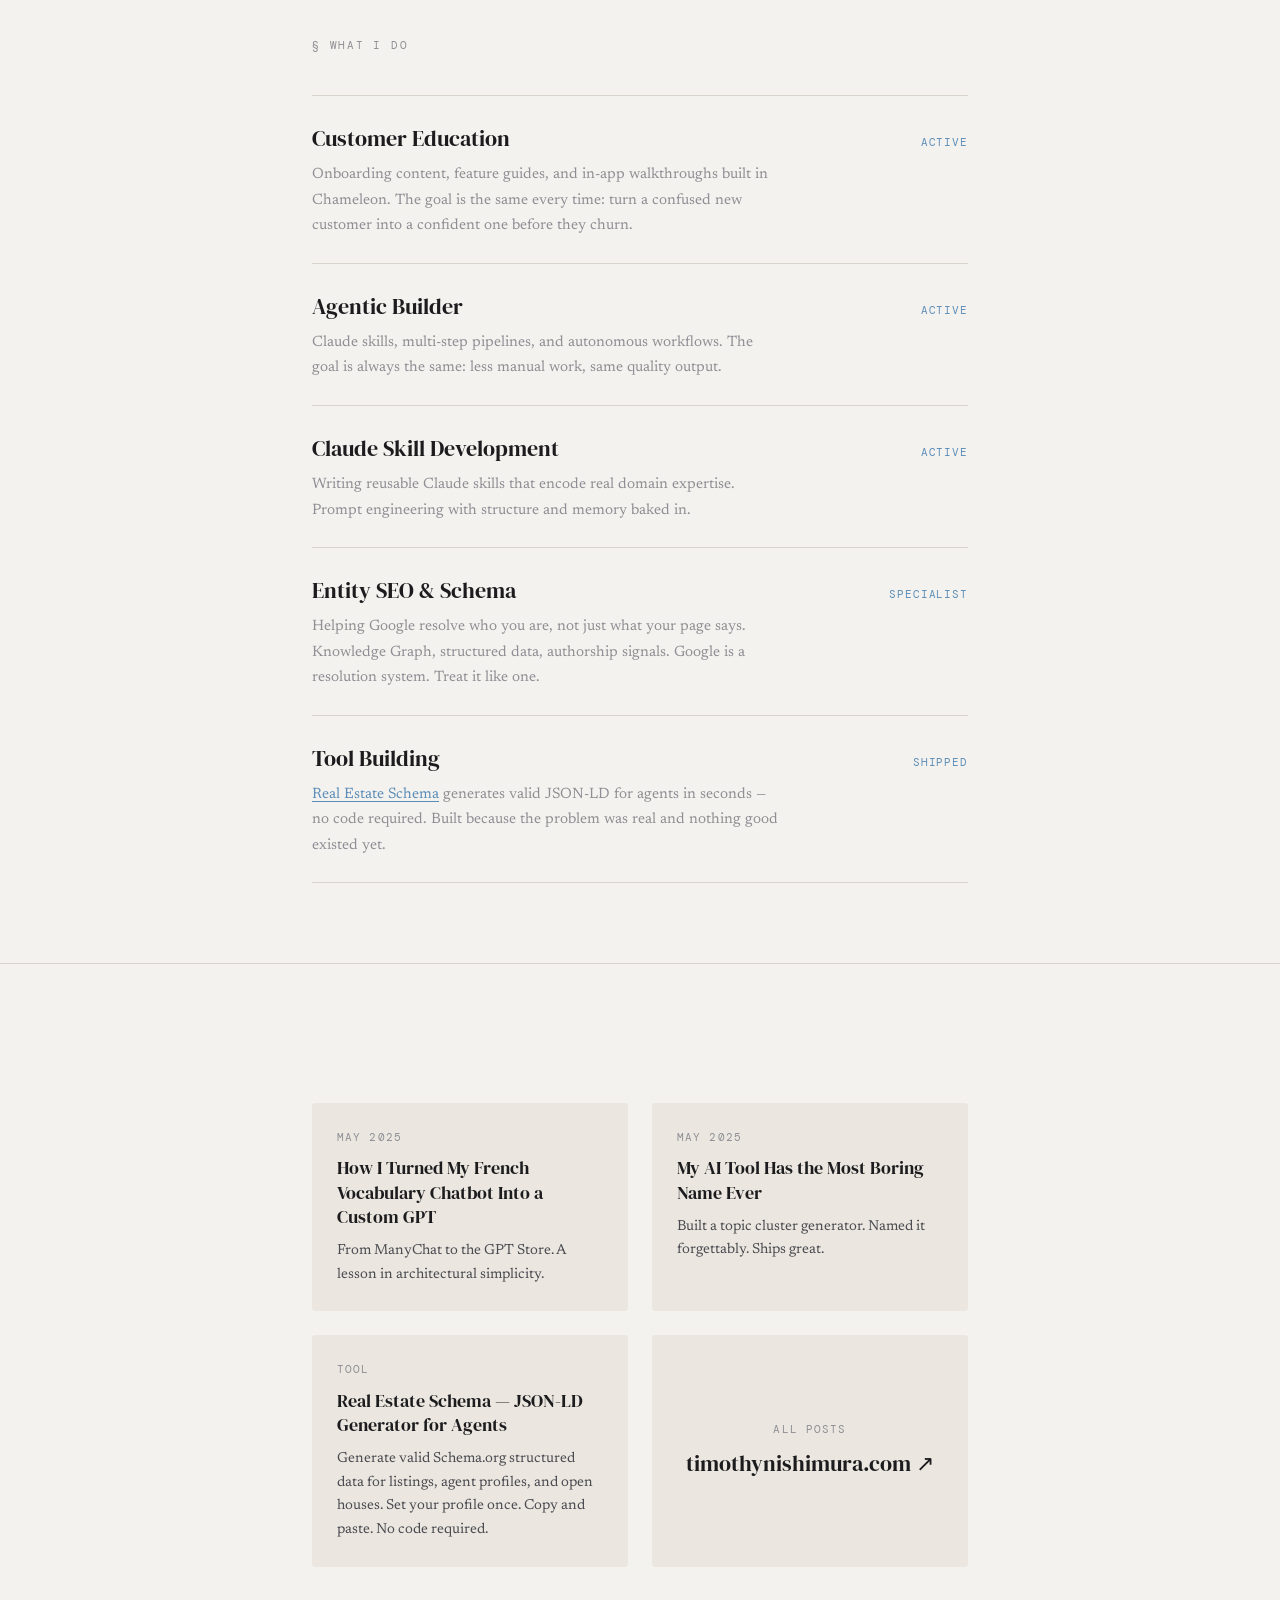
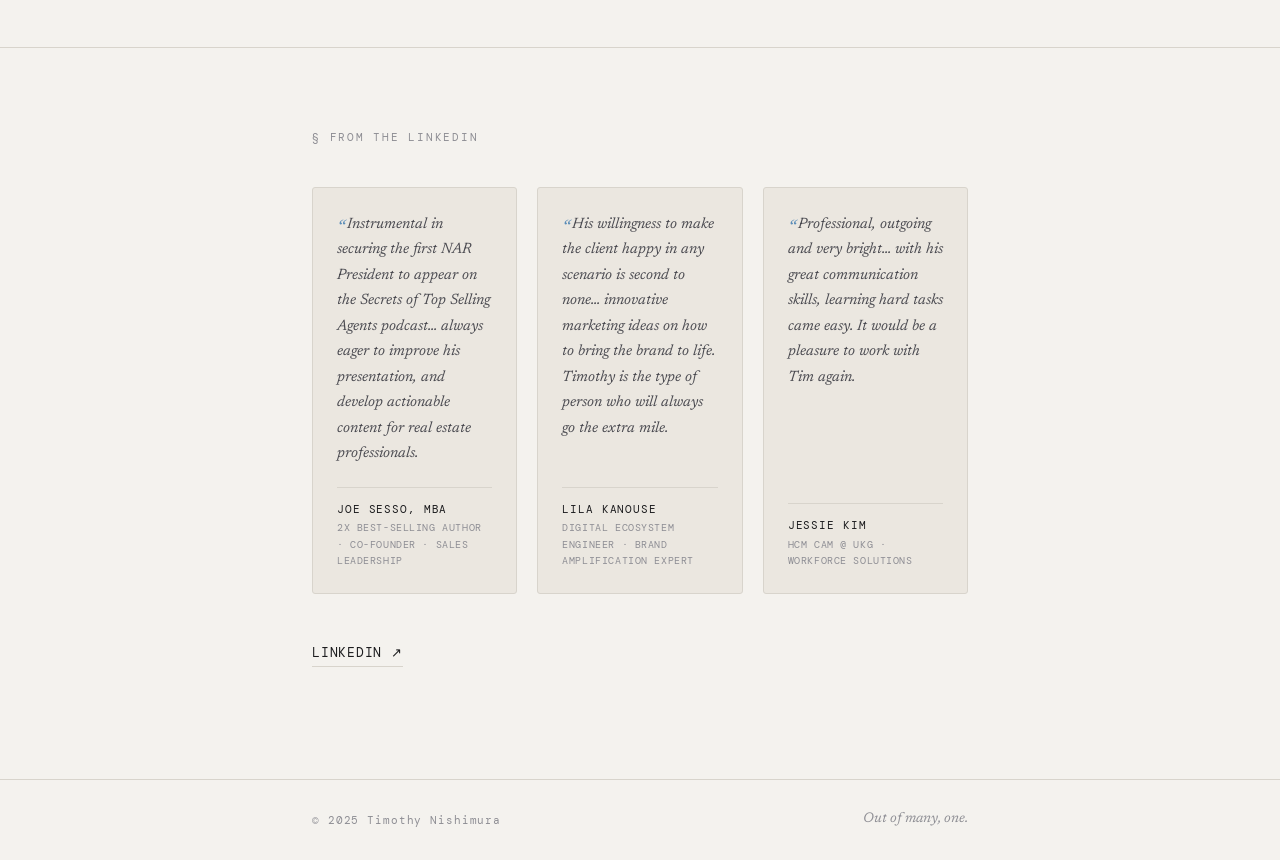
==== commit 46fac91e: "Update site: SEO improvements, meta tags, and new blog posts" ====
--- a/index.html
+++ b/index.html
@@ -3,9 +3,26 @@
 <head>
   <meta charset="UTF-8" />
   <meta name="viewport" content="width=device-width, initial-scale=1.0" />
-  <title>Timothy Nishimura</title>
-  <meta name="description" content="Enabling a REALTOR® to E-E-A-T. Content marketing and AI at Sierra Interactive. Coastal South Carolina." />
+  <title>Timothy Nishimura — Content Marketing &amp; AI | Sierra Interactive</title>
+  <meta name="description" content="Enabling a REALTOR® to E-E-A-T. Content marketing and AI at Sierra Interactive. Entity SEO, Claude skill development, and agentic workflows. Coastal South Carolina." />
   <link rel="canonical" href="https://timothynishimura.com/" />
+
+  <!-- Open Graph -->
+  <meta property="og:type" content="website" />
+  <meta property="og:url" content="https://timothynishimura.com/" />
+  <meta property="og:title" content="Timothy Nishimura — Content Marketing &amp; AI" />
+  <meta property="og:description" content="Enabling a REALTOR® to E-E-A-T. Content strategy, entity SEO, Claude skill development, and agentic workflows. Based in Coastal South Carolina." />
+  <meta property="og:image" content="https://timothynishimura.com/og-image.jpg" />
+  <meta property="og:image:width" content="1200" />
+  <meta property="og:image:height" content="630" />
+  <meta property="og:site_name" content="Timothy Nishimura" />
+  <meta property="og:locale" content="en_US" />
+
+  <!-- Twitter Card -->
+  <meta name="twitter:card" content="summary_large_image" />
+  <meta name="twitter:title" content="Timothy Nishimura — Content Marketing &amp; AI" />
+  <meta name="twitter:description" content="Enabling a REALTOR® to E-E-A-T. Content strategy, entity SEO, Claude skill development, and agentic workflows. Coastal South Carolina." />
+  <meta name="twitter:image" content="https://timothynishimura.com/og-image.jpg" />
   <script type="application/ld+json">
   {
     "@context": "https://schema.org",
@@ -37,7 +54,10 @@
           "Real Estate Technology"
         ],
         "sameAs": [
-          "https://www.linkedin.com/in/timothy-nishimura/"
+          "https://www.linkedin.com/in/timothy-nishimura/",
+          "https://github.com/timothynishimura",
+          "https://www.realestateschema.com/",
+          "https://www.sierrainteractive.com/team/timothy-nishimura"
         ]
       },
       {
@@ -225,7 +245,7 @@
       color: var(--blue);
     }
 
-    .hero-tagline {
+    .hero-tagline, h2.hero-tagline {
       font-family: var(--body);
       font-size: 1.1rem;
       font-weight: 300;
@@ -644,7 +664,7 @@
       <div class="hero-left">
         <div class="hero-eyebrow">Content Marketing &amp; AI · Coastal South Carolina</div>
         <h1 class="hero-name">Timothy<br><em>Nishimura</em></h1>
-        <p class="hero-tagline">Out of many, one.</p>
+        <h2 class="hero-tagline">Content Marketing &amp; AI — Coastal South Carolina</h2>
         <p class="hero-desc">Enabling a REALTOR® to E-E-A-T. Content strategy, AI systems, and the occasional tool that ships with a forgettable name.</p>
         <a href="#work" class="hero-cta" onclick="event.preventDefault();document.getElementById('work').scrollIntoView({behavior:'smooth'})">See what I do <span class="arrow">↗</span></a>
       </div>
@@ -750,12 +770,12 @@
   <div class="wrapper">
     <div class="section-label reveal">§ Recent Writing</div>
     <div class="writing-grid">
-      <a class="post-card reveal" href="projects/french-vocab.html">
+      <a class="post-card reveal" href="/french-vocabulary-chatgpt/">
         <div class="post-date">May 2025</div>
         <div class="post-title">How I Turned My French Vocabulary Chatbot Into a Custom GPT</div>
         <div class="post-excerpt">From ManyChat to the GPT Store. A lesson in architectural simplicity.</div>
       </a>
-      <a class="post-card reveal" href="projects/topic-cluster-gpt.html">
+      <a class="post-card reveal" href="/my-ai-tool-has-the-most-boring-name-ever/">
         <div class="post-date">May 2025</div>
         <div class="post-title">My AI Tool Has the Most Boring Name Ever</div>
         <div class="post-excerpt">Built a topic cluster generator. Named it forgettably. Ships great.</div>
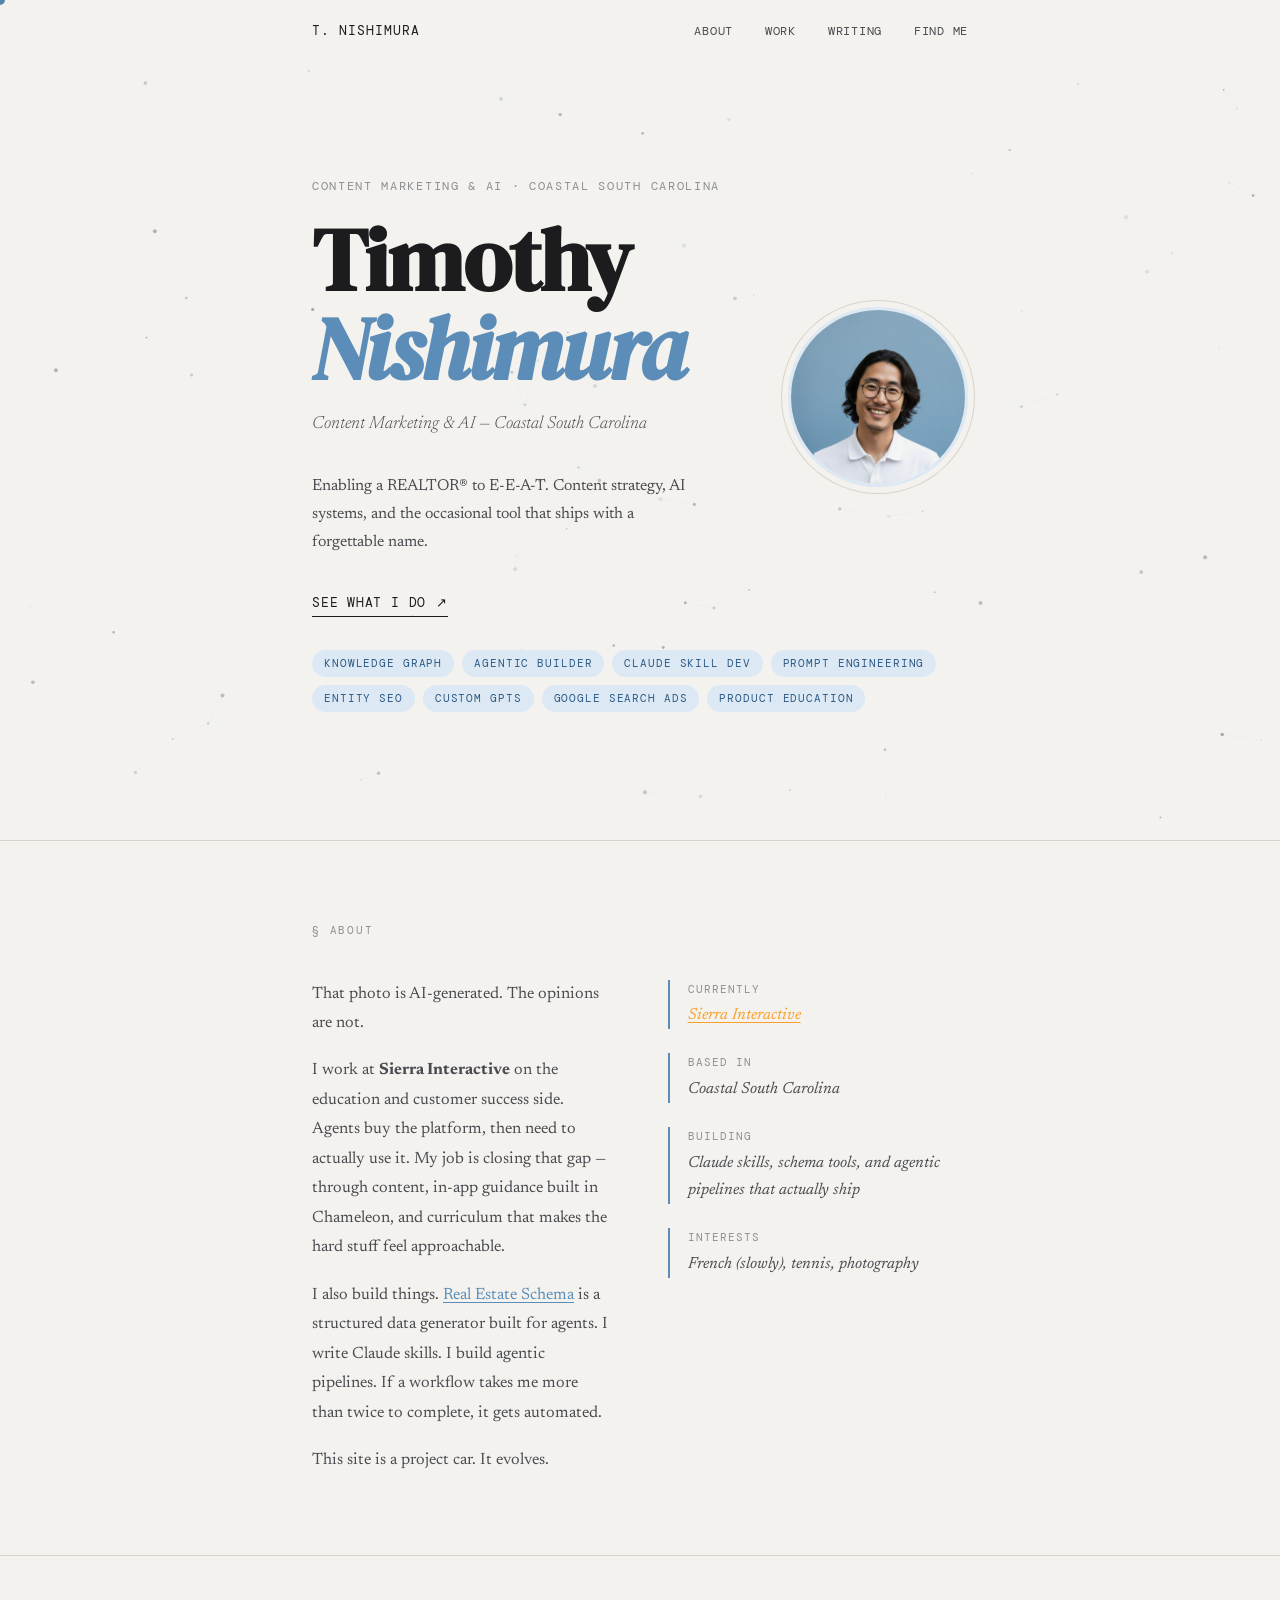
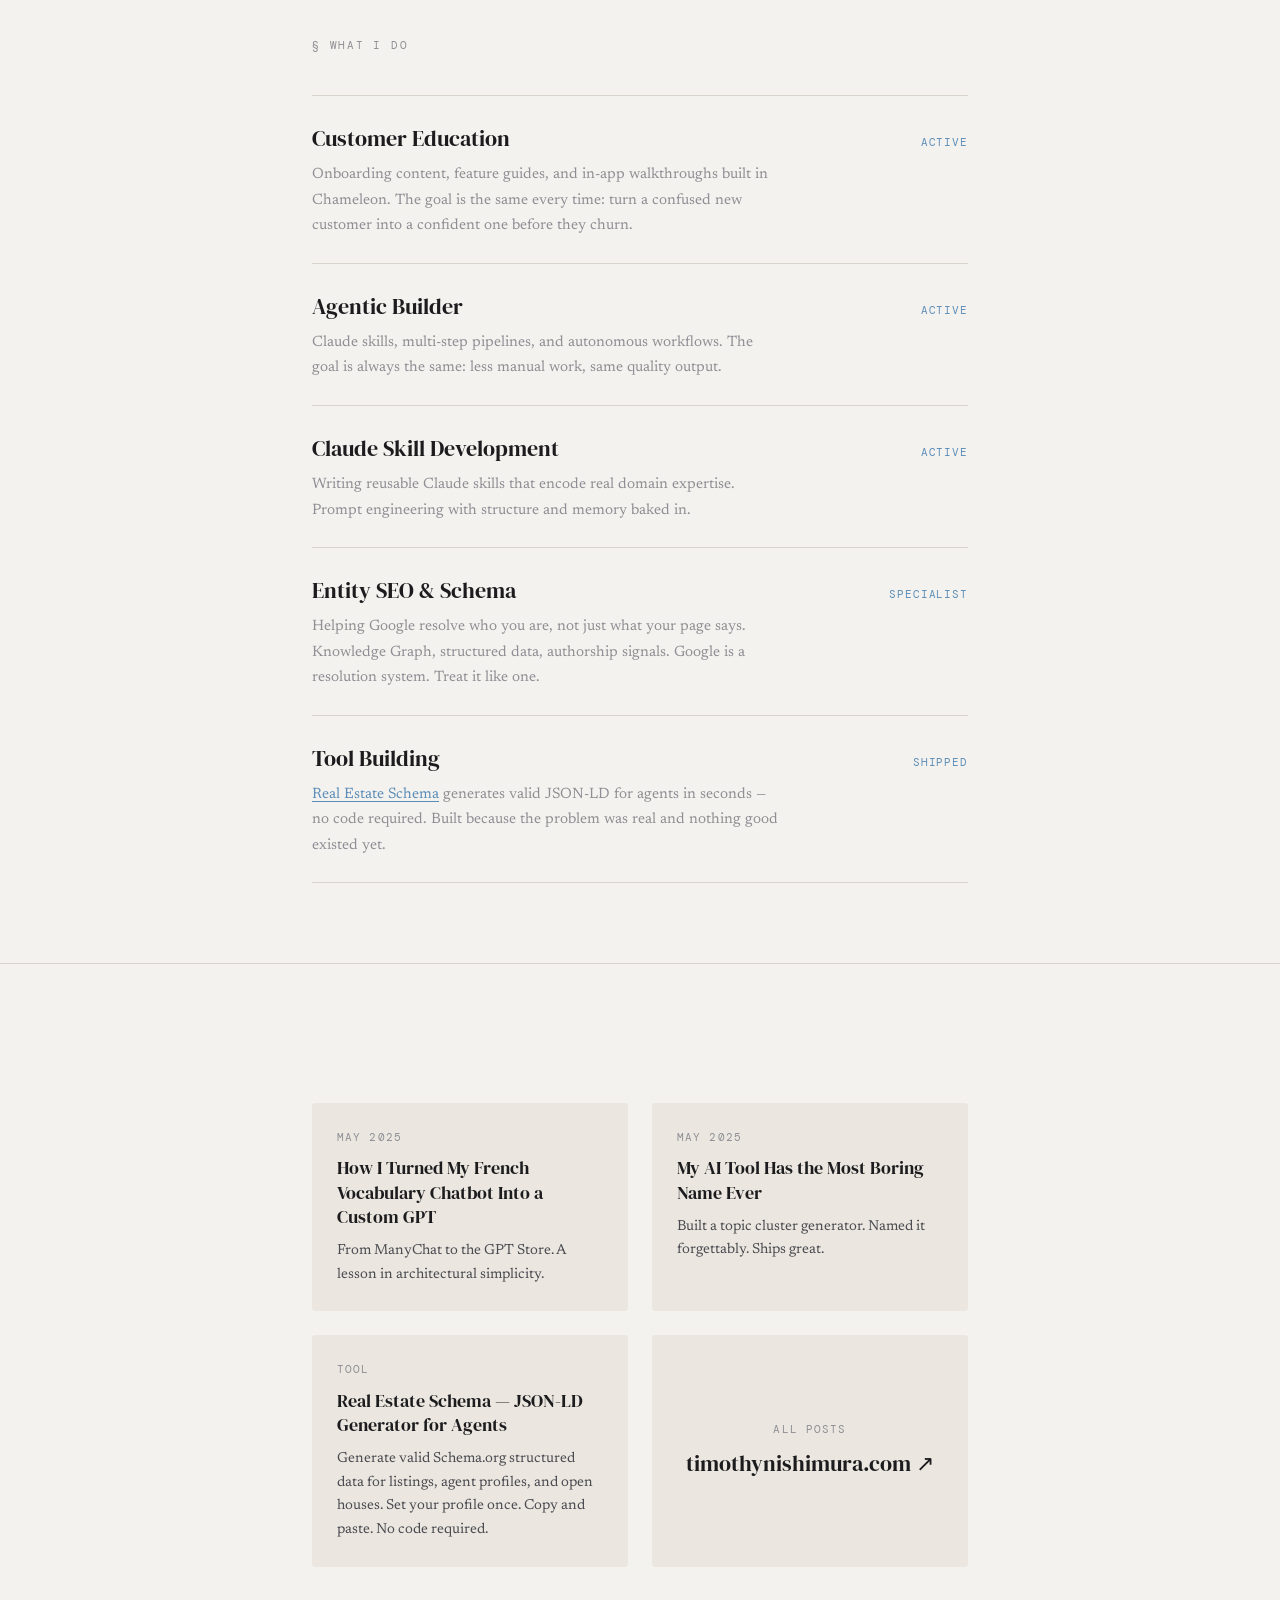
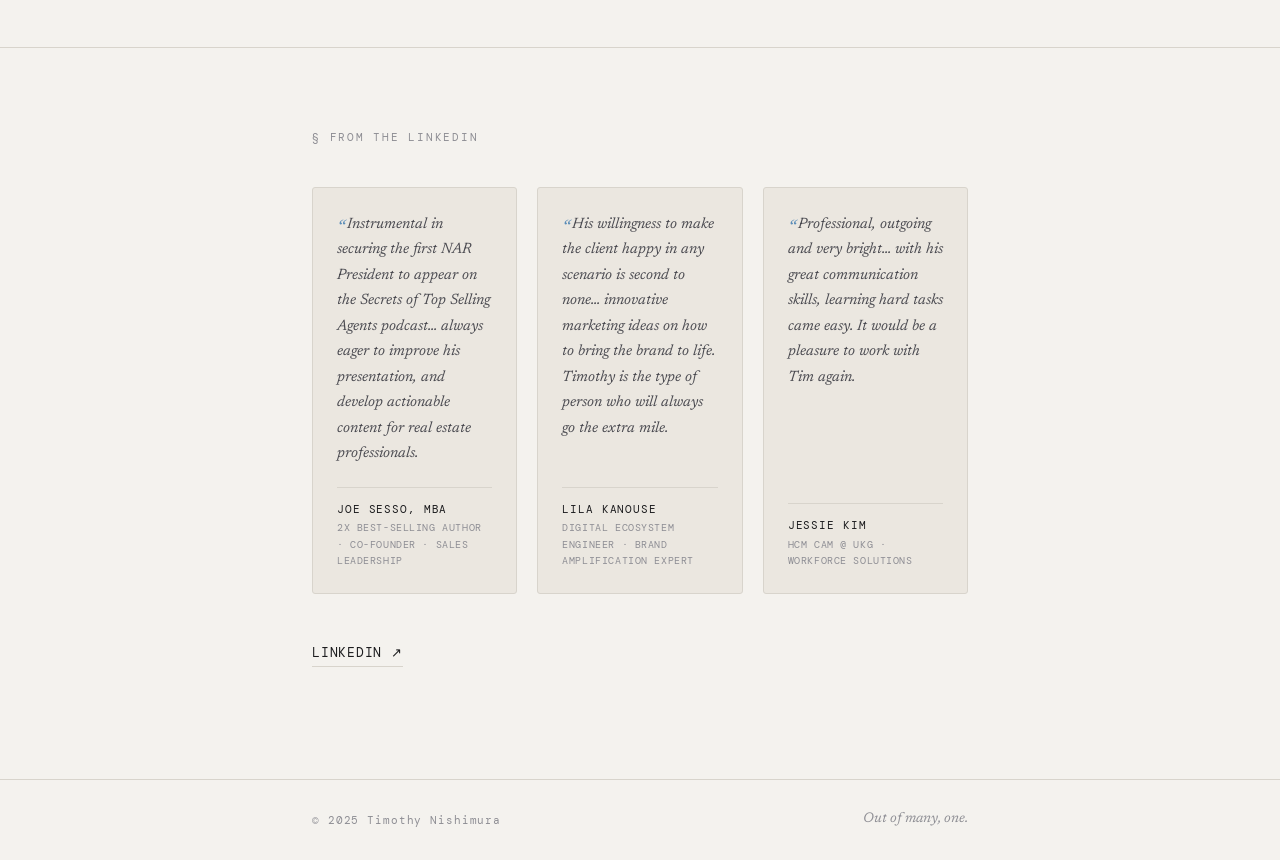
==== commit 9ad82c28: "UI: Implement mobile hamburger menu across all pages" ====
--- a/index.html
+++ b/index.html
@@ -188,6 +188,35 @@
     }
     nav a:hover { color: var(--blue); }
 
+    /* Menu Toggle */
+    #menu-toggle {
+      display: none;
+      background: none;
+      border: none;
+      cursor: pointer;
+      padding: 0;
+      z-index: 1001;
+      position: relative;
+      width: 24px;
+      height: 24px;
+    }
+
+    #menu-toggle span {
+      display: block;
+      width: 20px;
+      height: 1.5px;
+      background: var(--ink);
+      transition: transform 0.3s cubic-bezier(0.4, 0, 0.2, 1), opacity 0.3s;
+      position: absolute;
+      left: 2px;
+    }
+
+    #menu-toggle span:first-child { top: 9px; }
+    #menu-toggle span:last-child { bottom: 9px; }
+
+    header.menu-open #menu-toggle span:first-child { transform: rotate(45deg); top: 11px; }
+    header.menu-open #menu-toggle span:last-child { transform: rotate(-45deg); bottom: 11.5px; }
+
     /* Hero */
     .hero {
       padding: 11rem 0 6rem;
@@ -635,7 +664,29 @@
       .work-item { grid-template-columns: 1fr; gap: 0.4rem; }
       .work-tag { text-align: left; }
       footer .wrapper { flex-direction: column; gap: 0.5rem; text-align: center; }
-      nav { gap: 1.25rem; }
+      nav {
+        position: fixed;
+        top: 0; left: 0; right: 0; bottom: 0;
+        background: var(--paper);
+        flex-direction: column;
+        justify-content: center;
+        align-items: center;
+        gap: 3rem;
+        z-index: 1000;
+        opacity: 0;
+        visibility: hidden;
+        transition: opacity 0.4s ease, visibility 0.4s;
+      }
+      header.menu-open nav {
+        opacity: 1;
+        visibility: visible;
+      }
+      nav a {
+        font-family: var(--serif);
+        font-size: 2rem;
+      }
+      #menu-toggle { display: block; }
+      footer .wrapper { flex-direction: column; gap: 0.5rem; text-align: center; }
     }
   </style>
 </head>
@@ -647,12 +698,16 @@
 <header id="header">
   <div class="wrapper">
     <a href="/" class="wordmark">T. Nishimura</a>
-    <nav>
+    <nav id="main-nav">
       <a href="#about">About</a>
       <a href="#work">Work</a>
       <a href="#writing">Writing</a>
       <a href="#connect">Find me</a>
     </nav>
+    <button id="menu-toggle" aria-label="Toggle menu" aria-controls="main-nav">
+      <span></span>
+      <span></span>
+    </button>
   </div>
 </header>
 
@@ -850,8 +905,22 @@
   });
 
   const header = document.getElementById('header');
+  const menuToggle = document.getElementById('menu-toggle');
+  
   window.addEventListener('scroll', () => {
     header.classList.toggle('scrolled', window.scrollY > 40);
+  });
+
+  menuToggle.addEventListener('click', () => {
+    header.classList.toggle('menu-open');
+    document.body.style.overflow = header.classList.contains('menu-open') ? 'hidden' : '';
+  });
+
+  document.querySelectorAll('#main-nav a').forEach(link => {
+    link.addEventListener('click', () => {
+      header.classList.remove('menu-open');
+      document.body.style.overflow = '';
+    });
   });
 
   const reveals = document.querySelectorAll('.reveal');
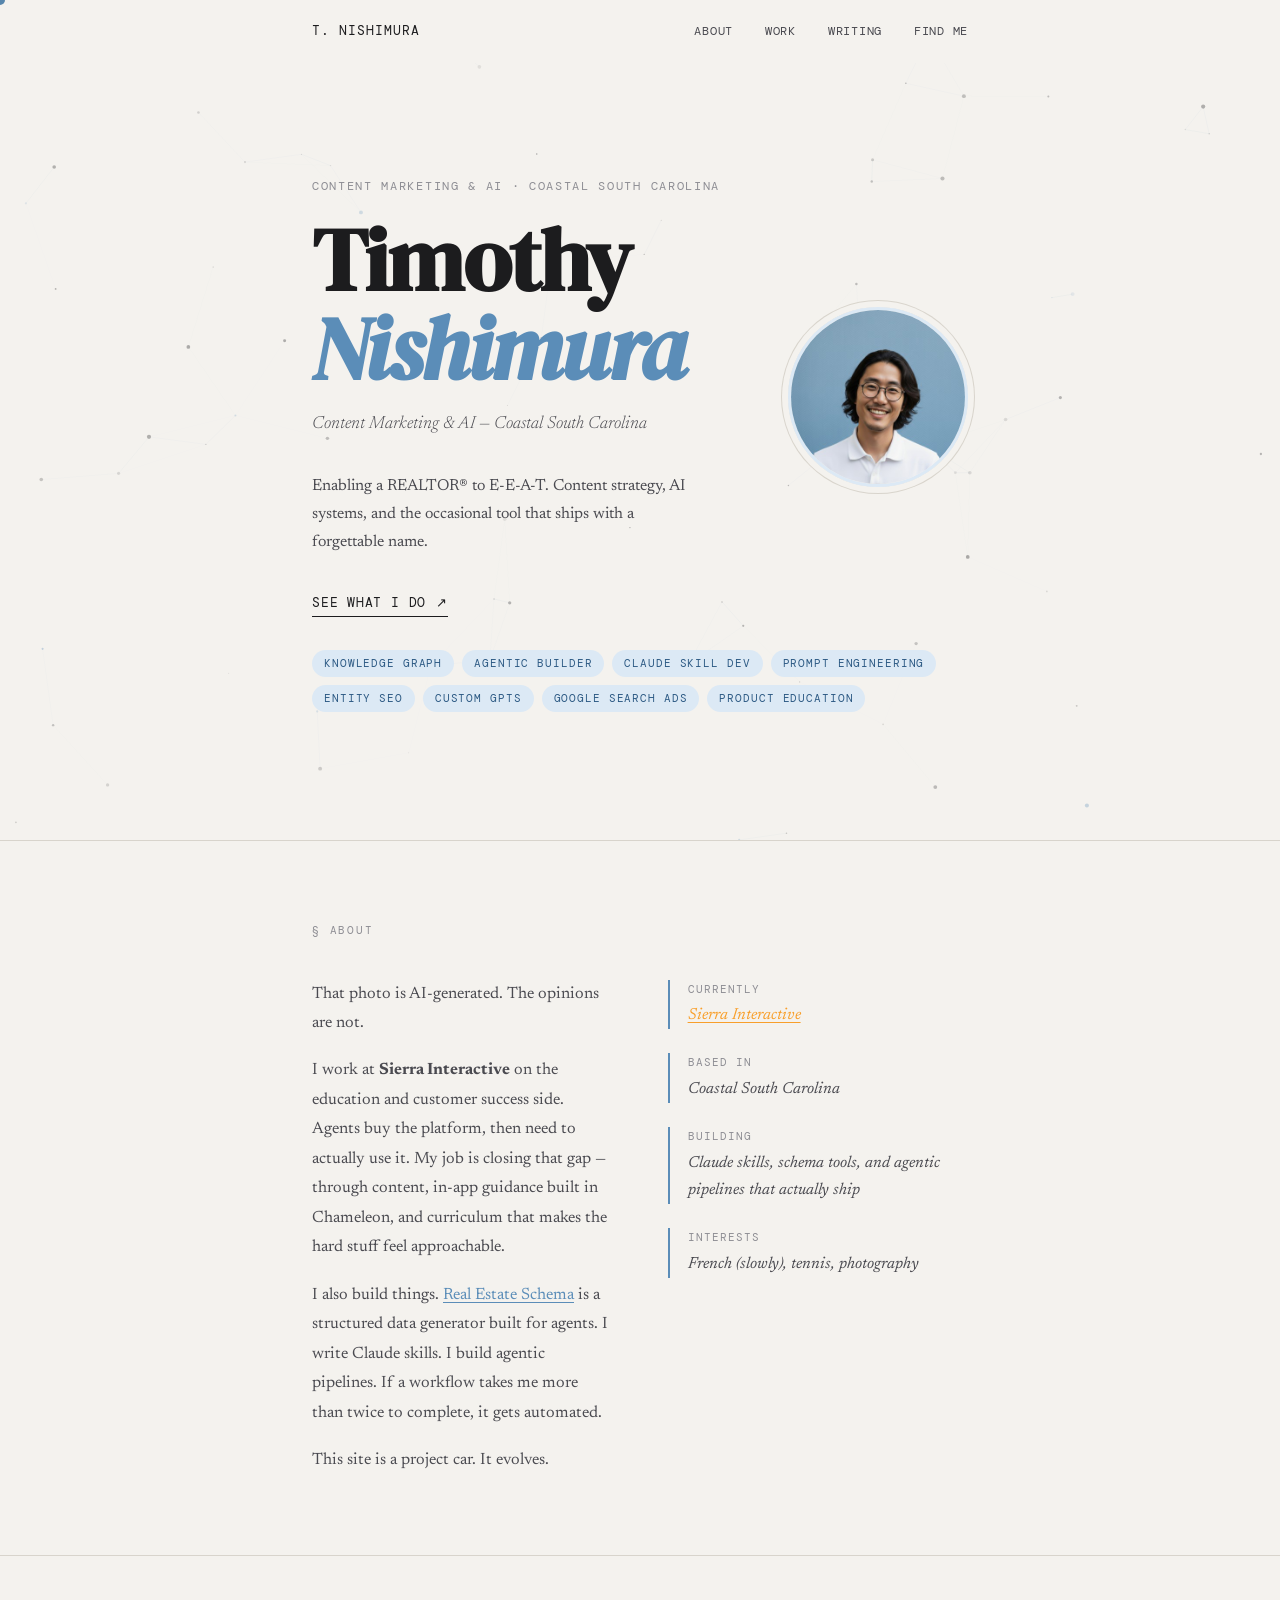
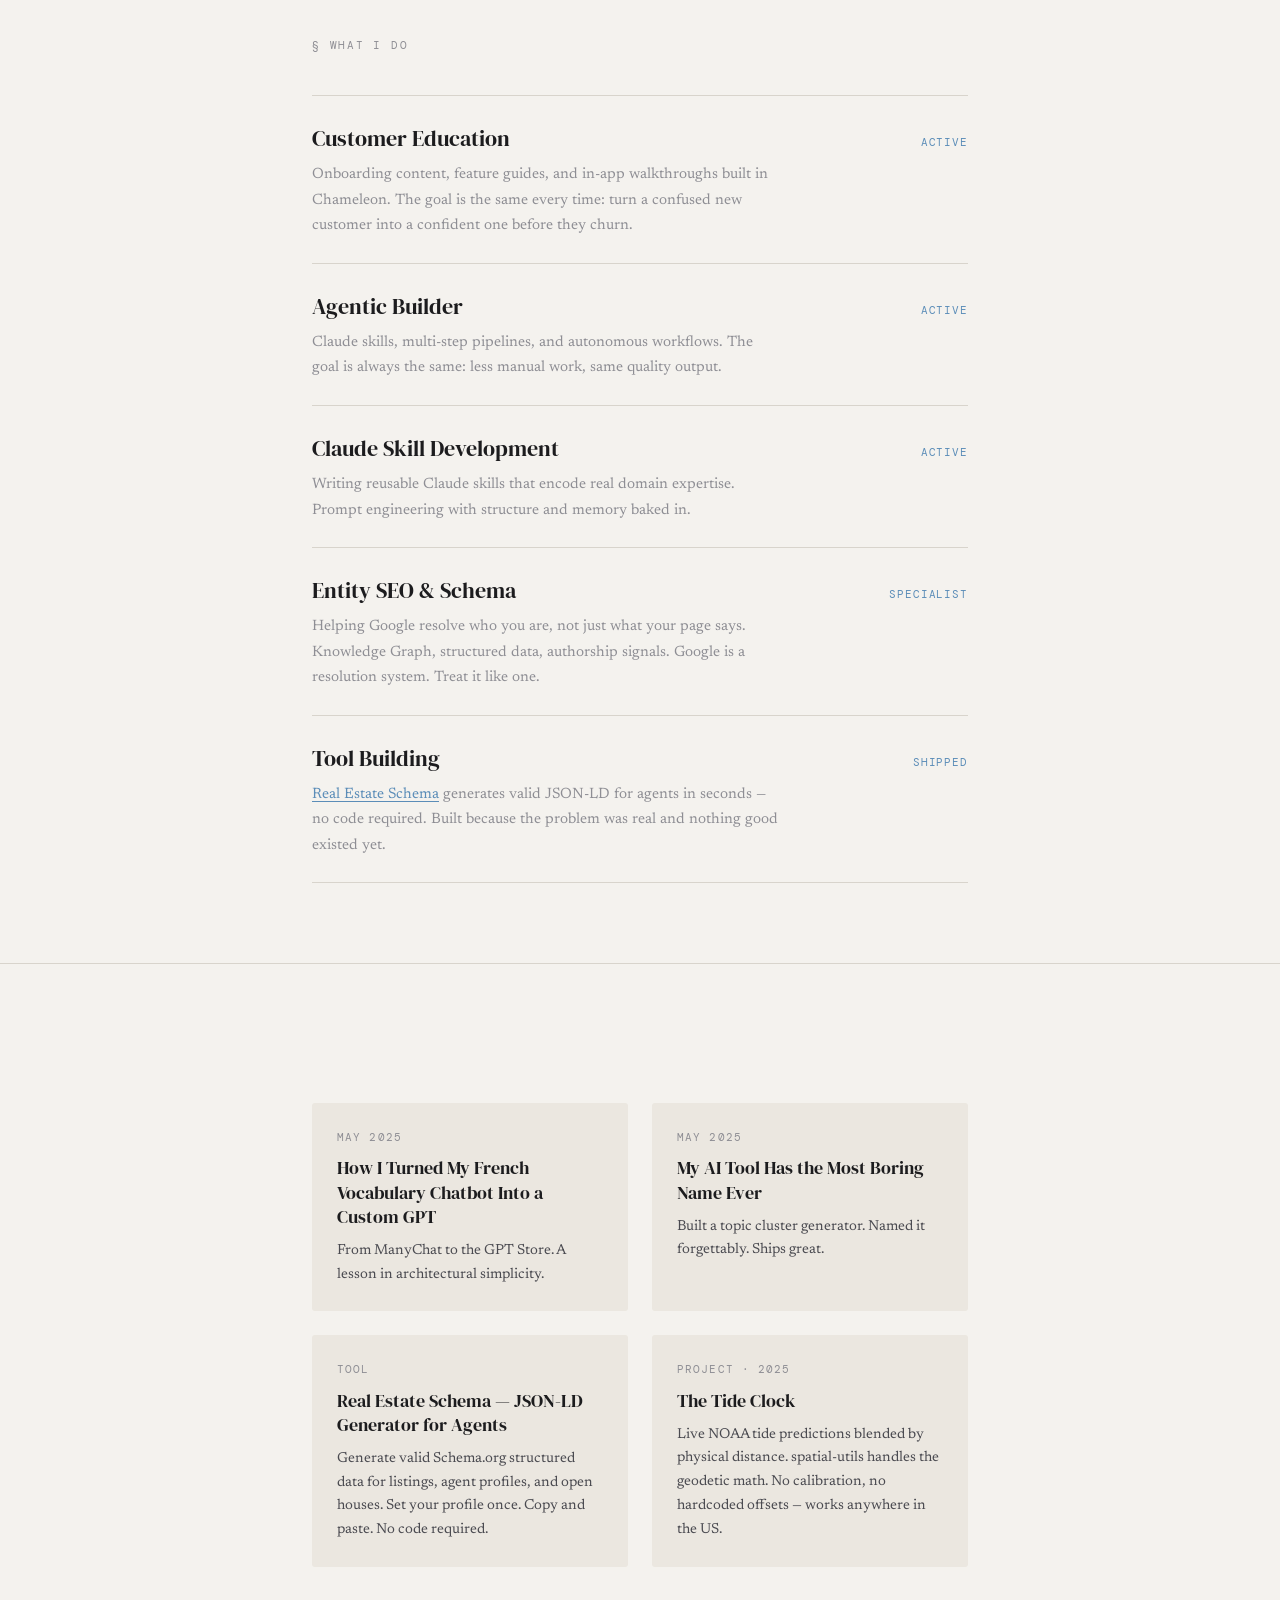
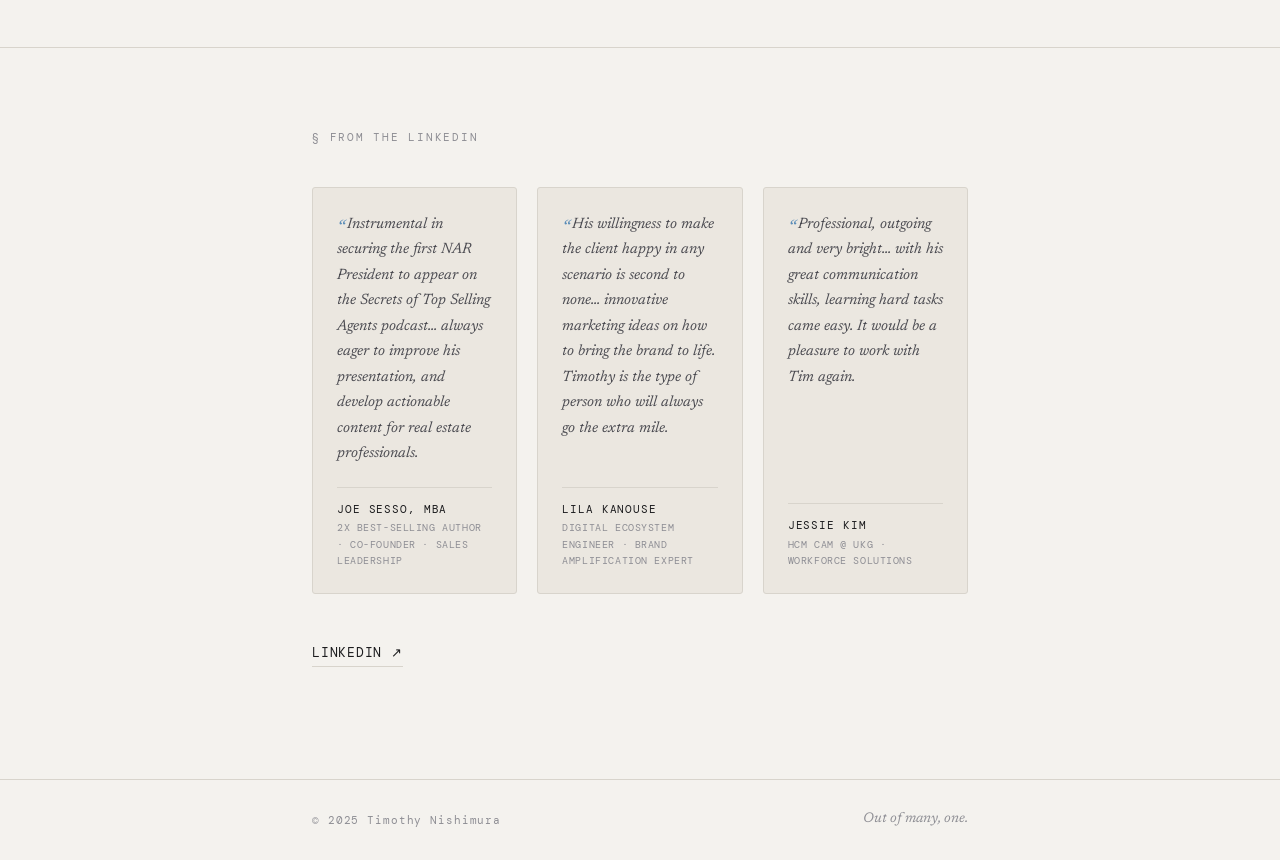
==== commit 64840051: "UI: Re-add mobile hamburger menu and fix 404s by restoring clean URL content" ====
--- a/index.html
+++ b/index.html
@@ -699,10 +699,10 @@
   <div class="wrapper">
     <a href="/" class="wordmark">T. Nishimura</a>
     <nav id="main-nav">
-      <a href="#about">About</a>
-      <a href="#work">Work</a>
-      <a href="#writing">Writing</a>
-      <a href="#connect">Find me</a>
+      <a href="/#about">About</a>
+      <a href="/#work">Work</a>
+      <a href="/#writing">Writing</a>
+      <a href="/#connect">Find me</a>
     </nav>
     <button id="menu-toggle" aria-label="Toggle menu" aria-controls="main-nav">
       <span></span>
@@ -840,11 +840,10 @@
         <div class="post-title">Real Estate Schema — JSON-LD Generator for Agents</div>
         <div class="post-excerpt">Generate valid Schema.org structured data for listings, agent profiles, and open houses. Set your profile once. Copy and paste. No code required.</div>
       </a>
-      <a class="post-card reveal" href="https://timothynishimura.com/" target="_blank" rel="noopener" style="display:flex;align-items:center;justify-content:center;min-height:130px;">
-        <div style="text-align:center;">
-          <div style="font-family:var(--mono);font-size:.7rem;letter-spacing:.1em;text-transform:uppercase;color:var(--ink-soft);margin-bottom:.4rem;">All posts</div>
-          <div style="font-family:var(--serif);font-size:1.375rem;color:var(--ink);">timothynishimura.com ↗</div>
-        </div>
+      <a class="post-card reveal" href="/tide-clock/">
+        <div class="post-date">Project · 2025</div>
+        <div class="post-title">The Tide Clock</div>
+        <div class="post-excerpt">Live NOAA tide predictions blended by physical distance. spatial-utils handles the geodetic math. No calibration, no hardcoded offsets — works anywhere in the US.</div>
       </a>
     </div>
   </div>
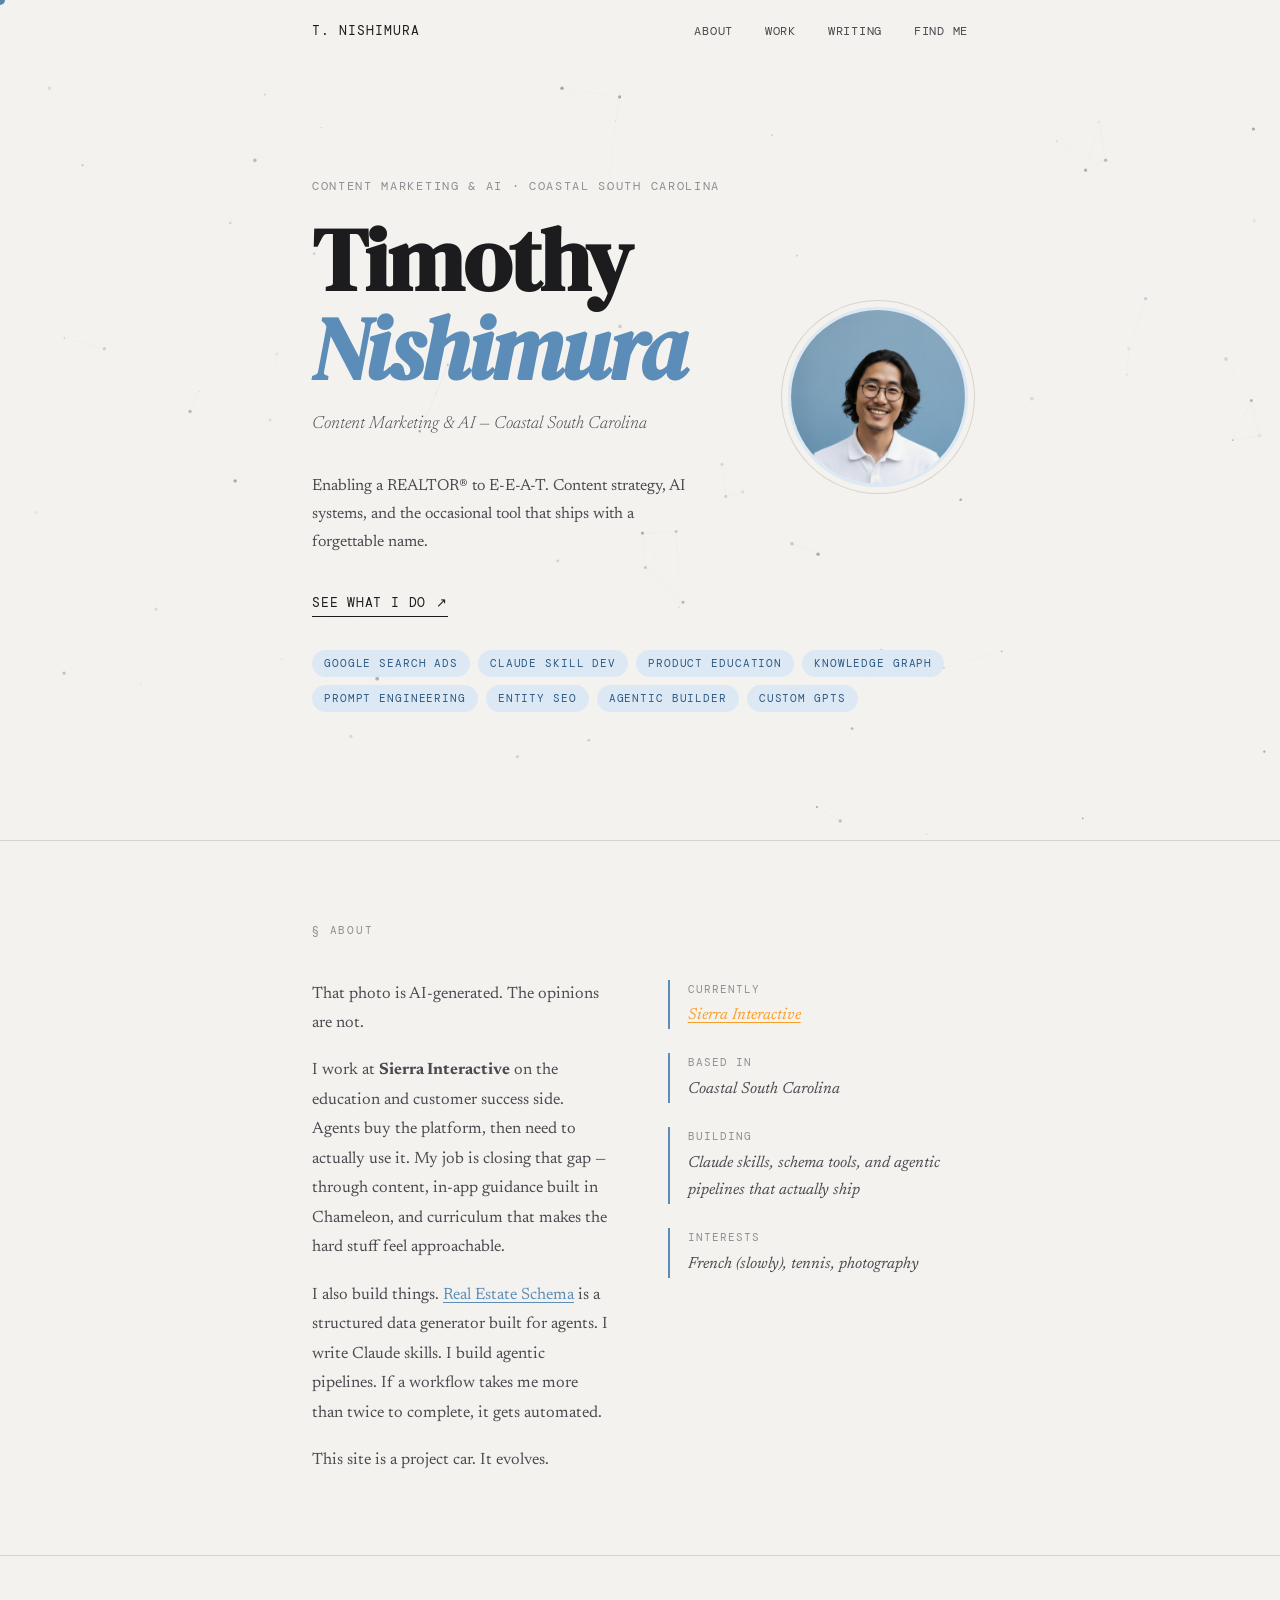
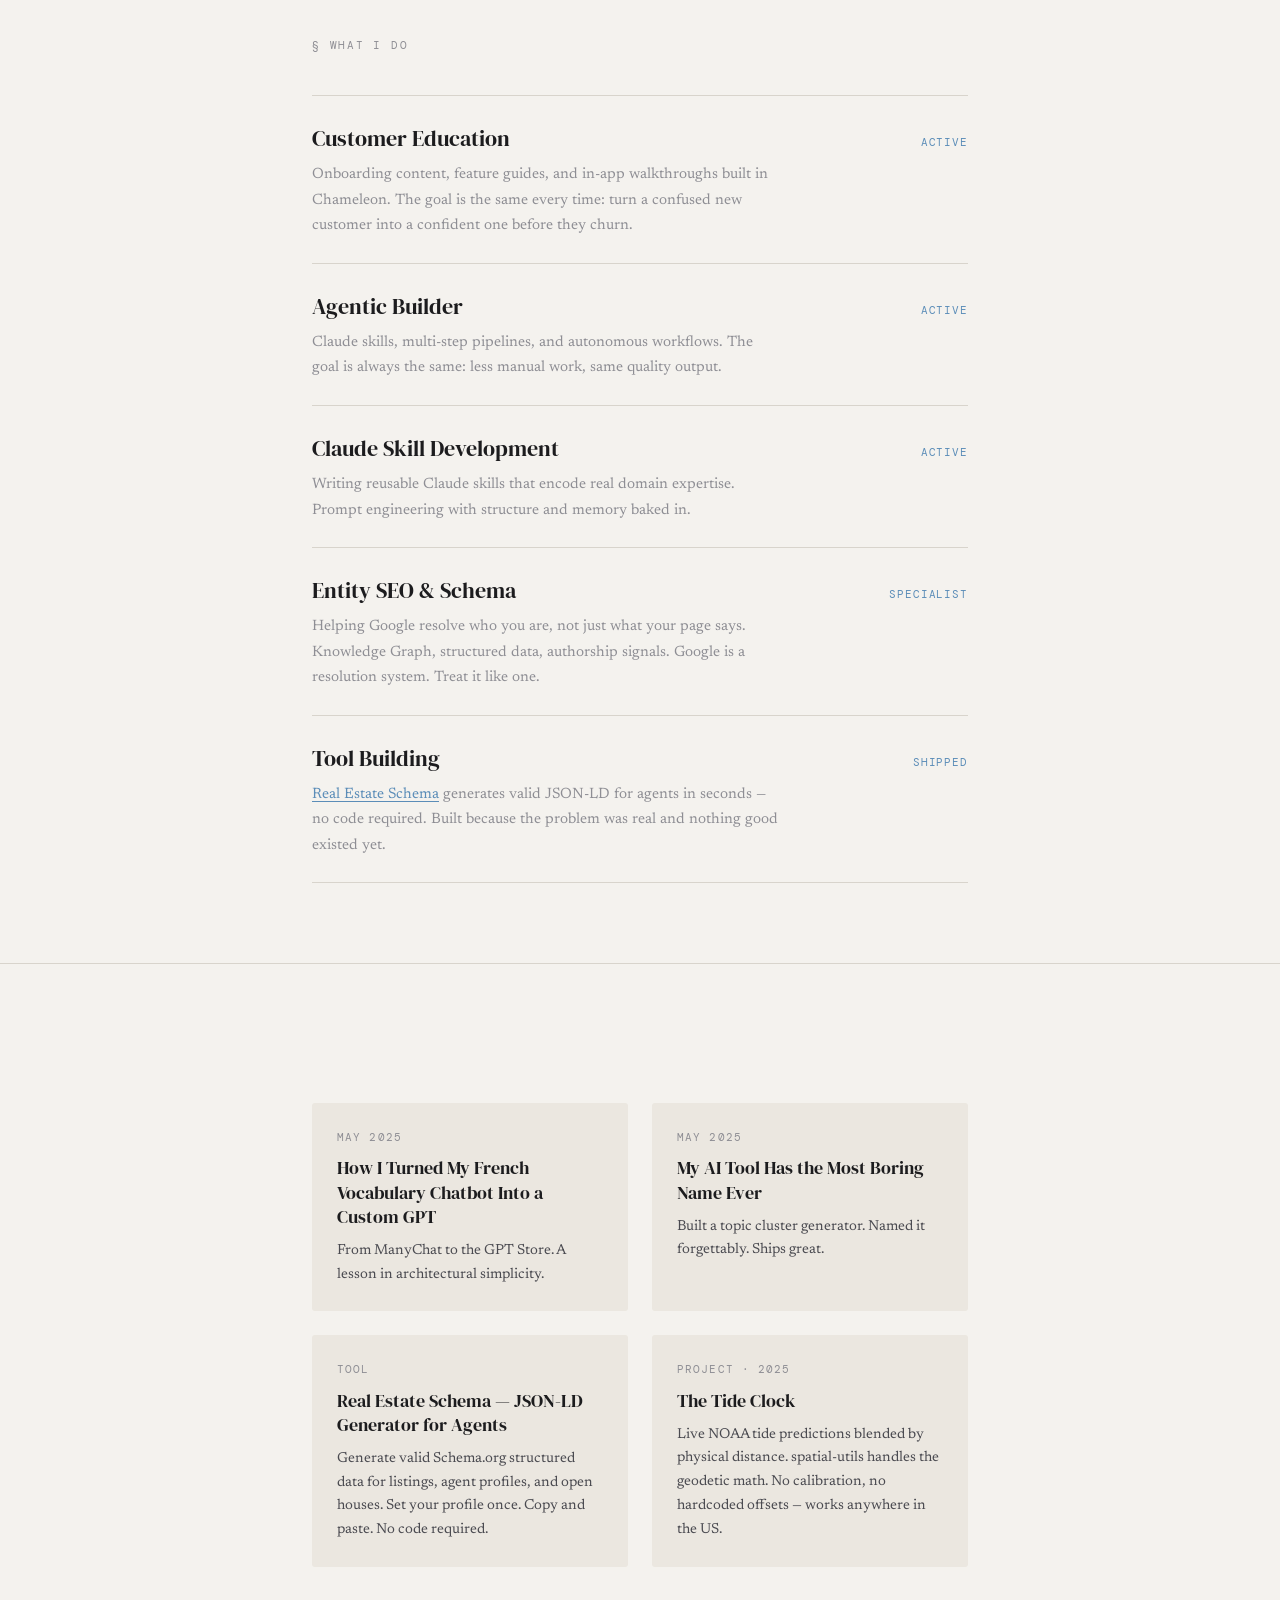
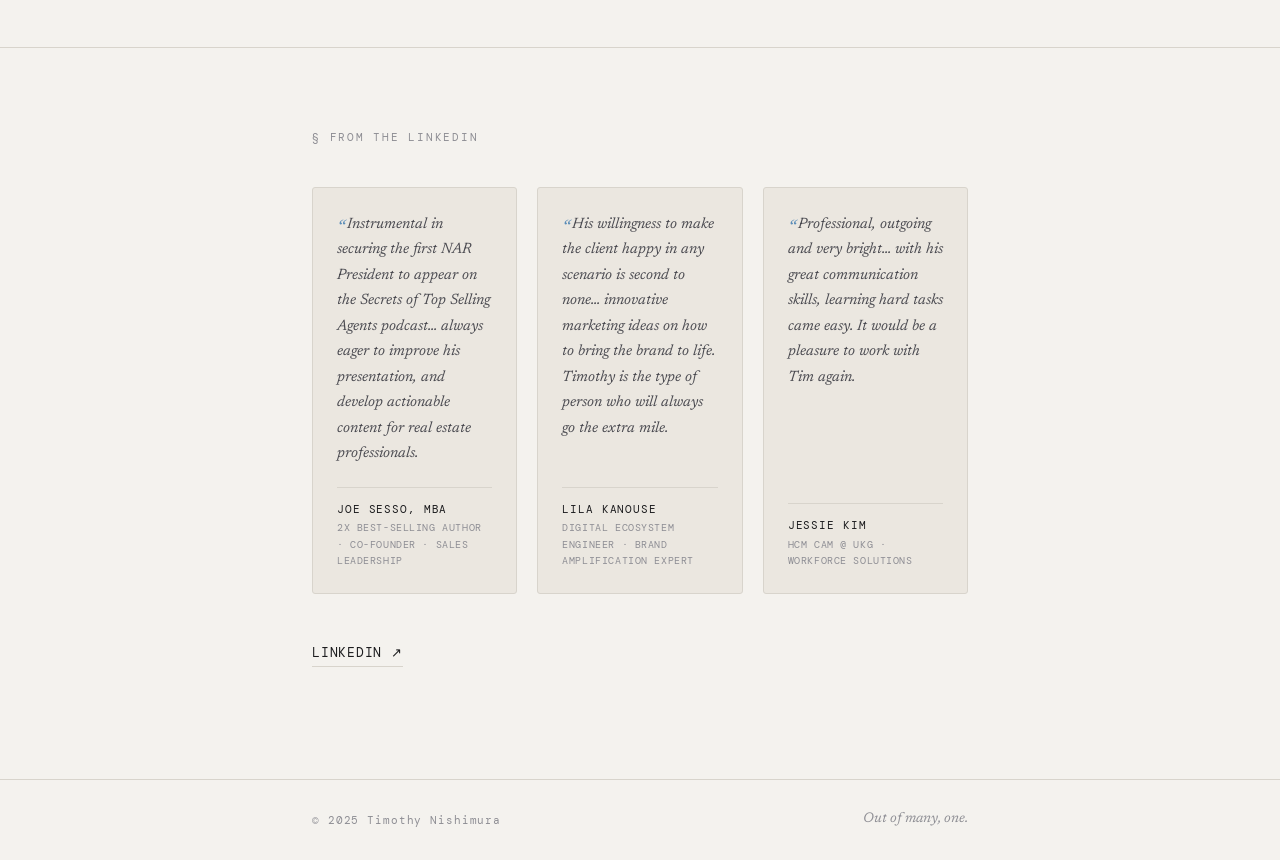
==== commit 7f71e87b: "UI: Randomize home skill chips on load" ====
--- a/index.html
+++ b/index.html
@@ -893,6 +893,19 @@
 </footer>
 
 <script>
+  // Randomize skill chips
+  (function() {
+    const container = document.querySelector('.chips');
+    if (container) {
+      const chips = Array.from(container.children);
+      for (let i = chips.length - 1; i > 0; i--) {
+        const j = Math.floor(Math.random() * (i + 1));
+        [chips[i], chips[j]] = [chips[j], chips[i]];
+      }
+      chips.forEach(chip => container.appendChild(chip));
+    }
+  })();
+
   const cursor = document.getElementById('cursor');
   document.addEventListener('mousemove', e => {
     cursor.style.left = e.clientX + 'px';
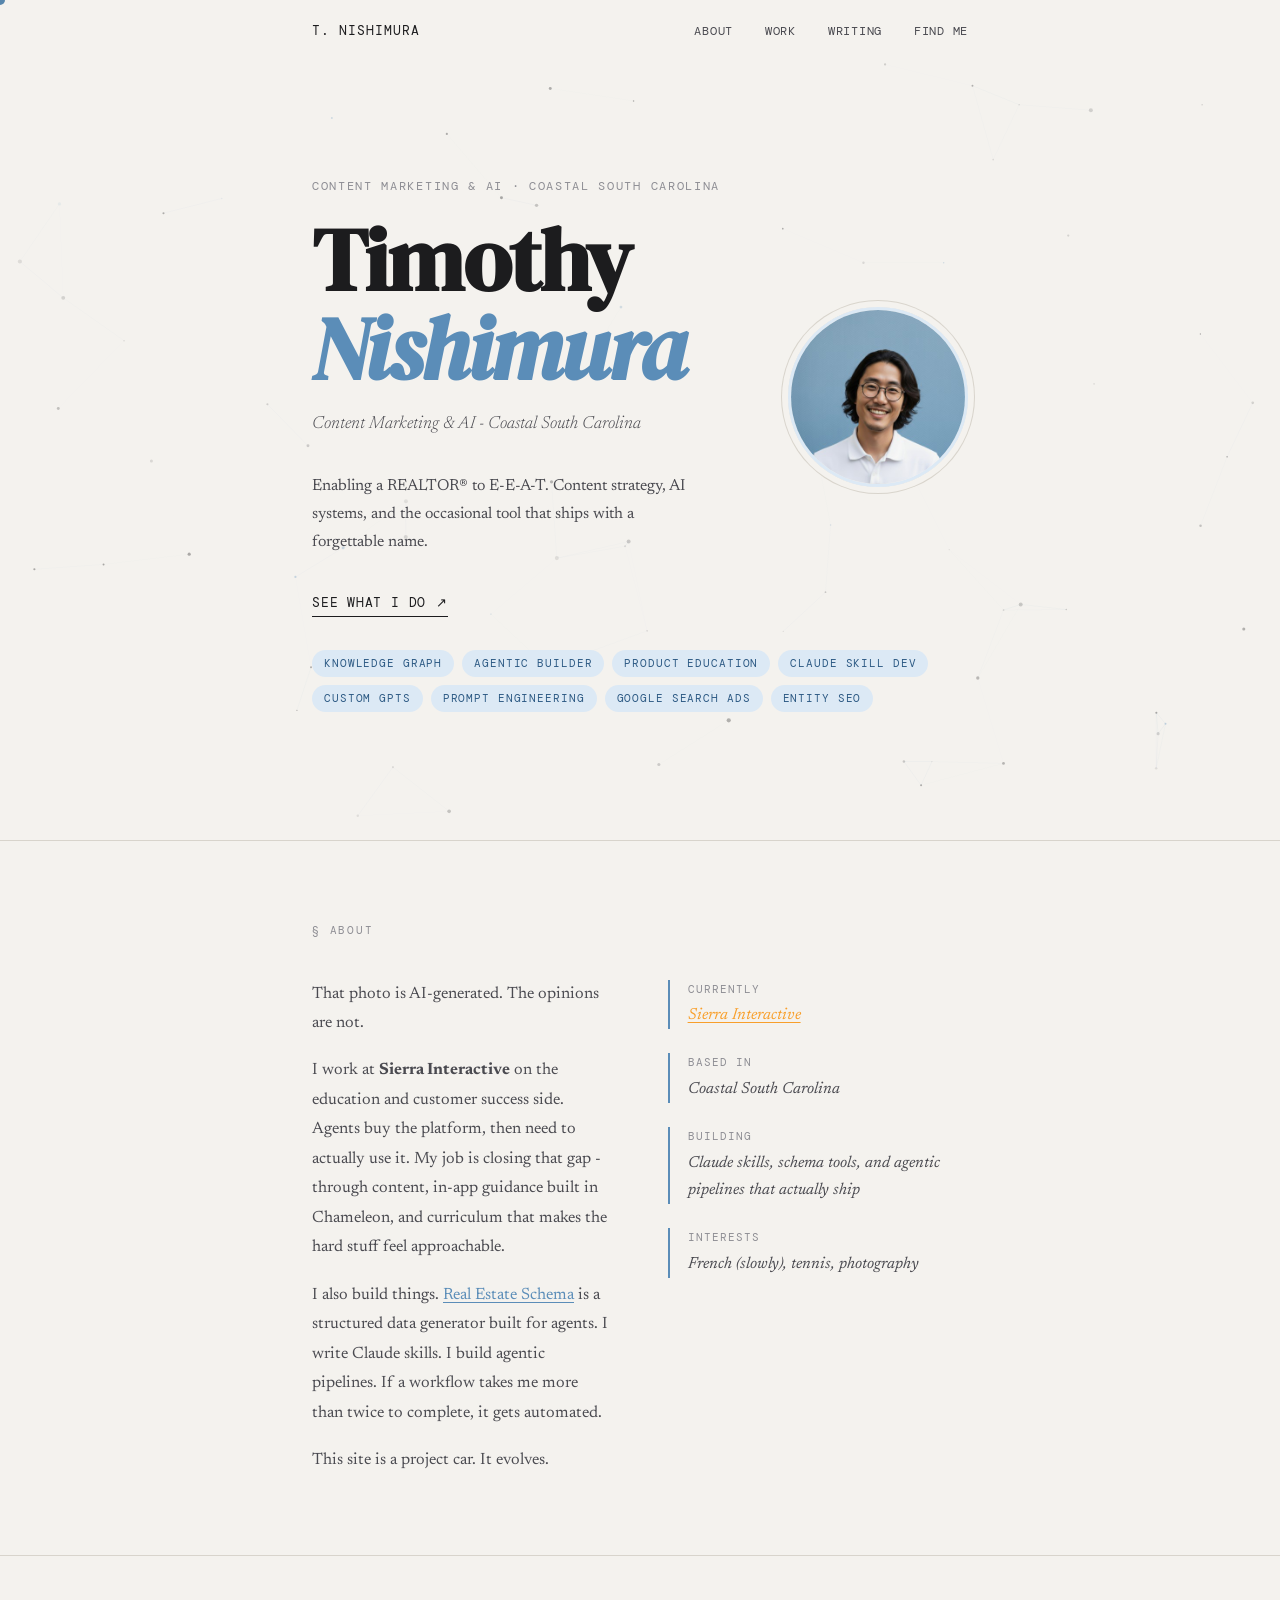
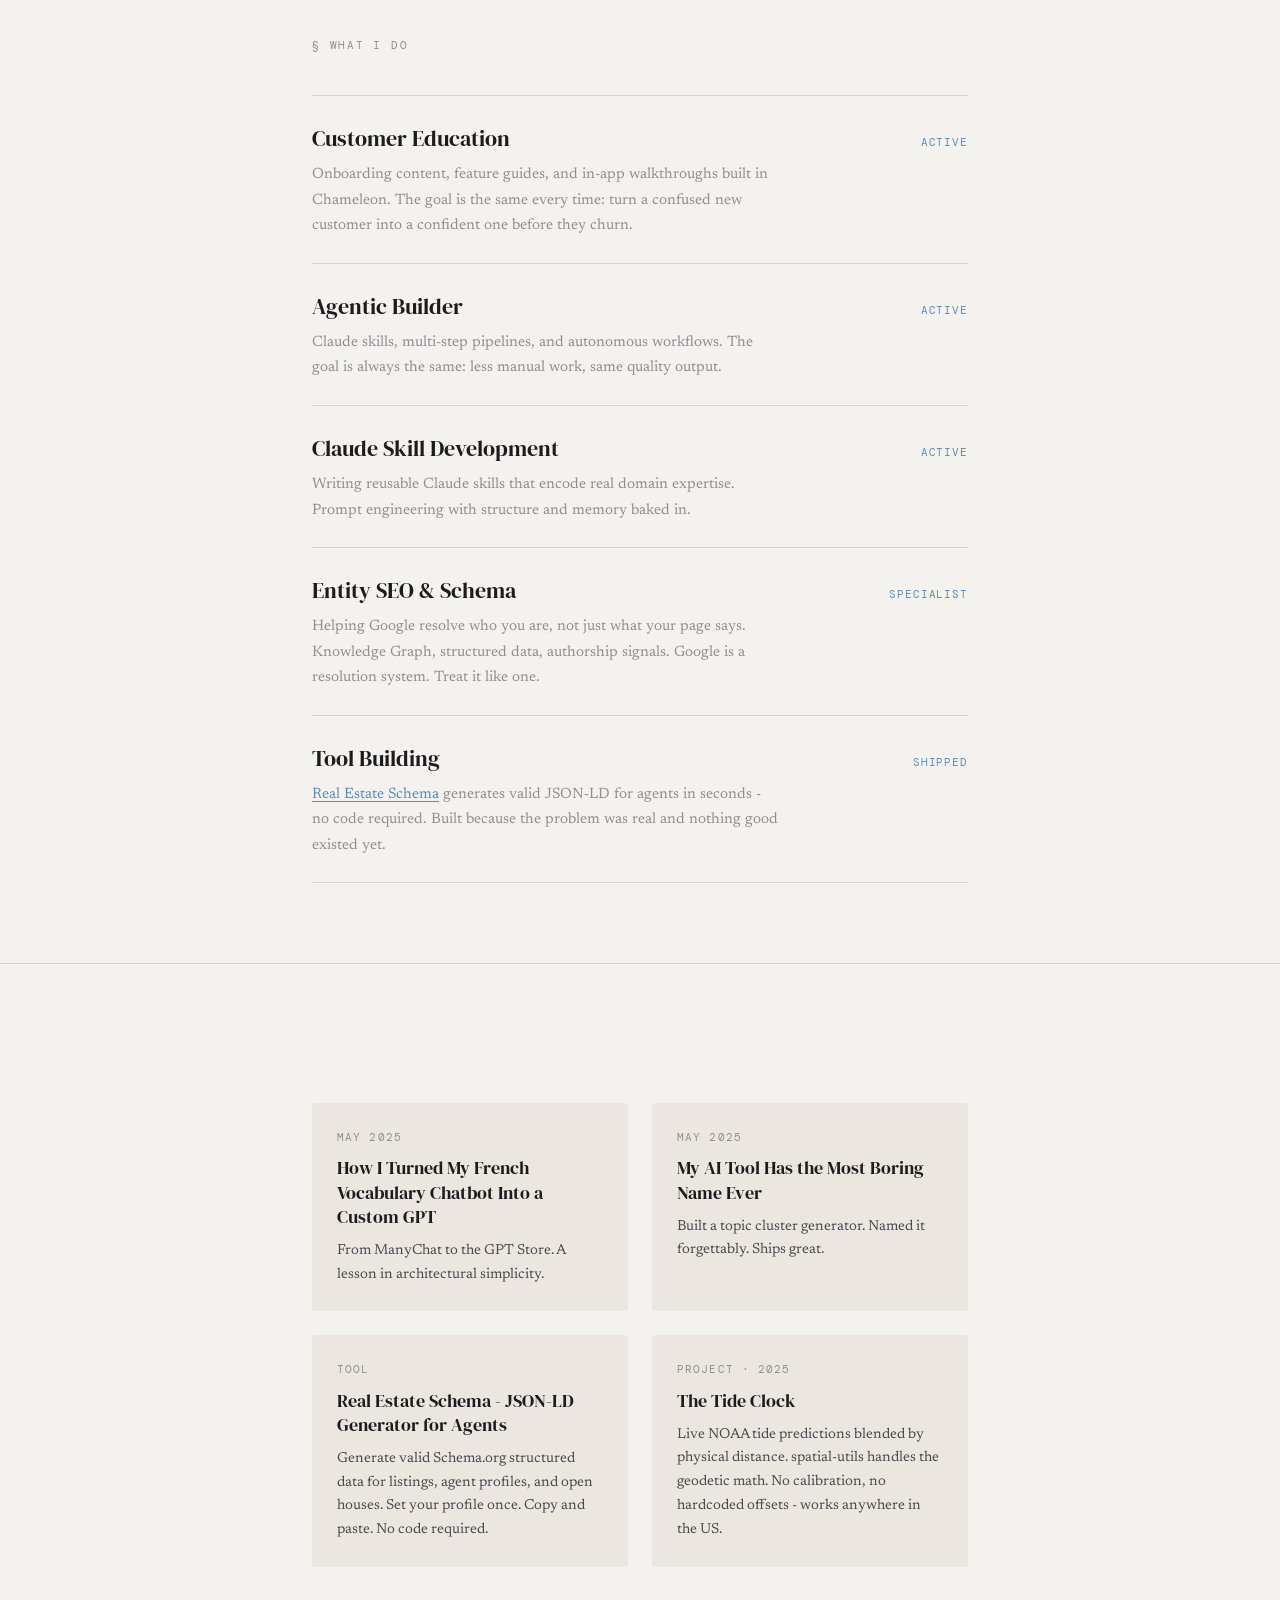
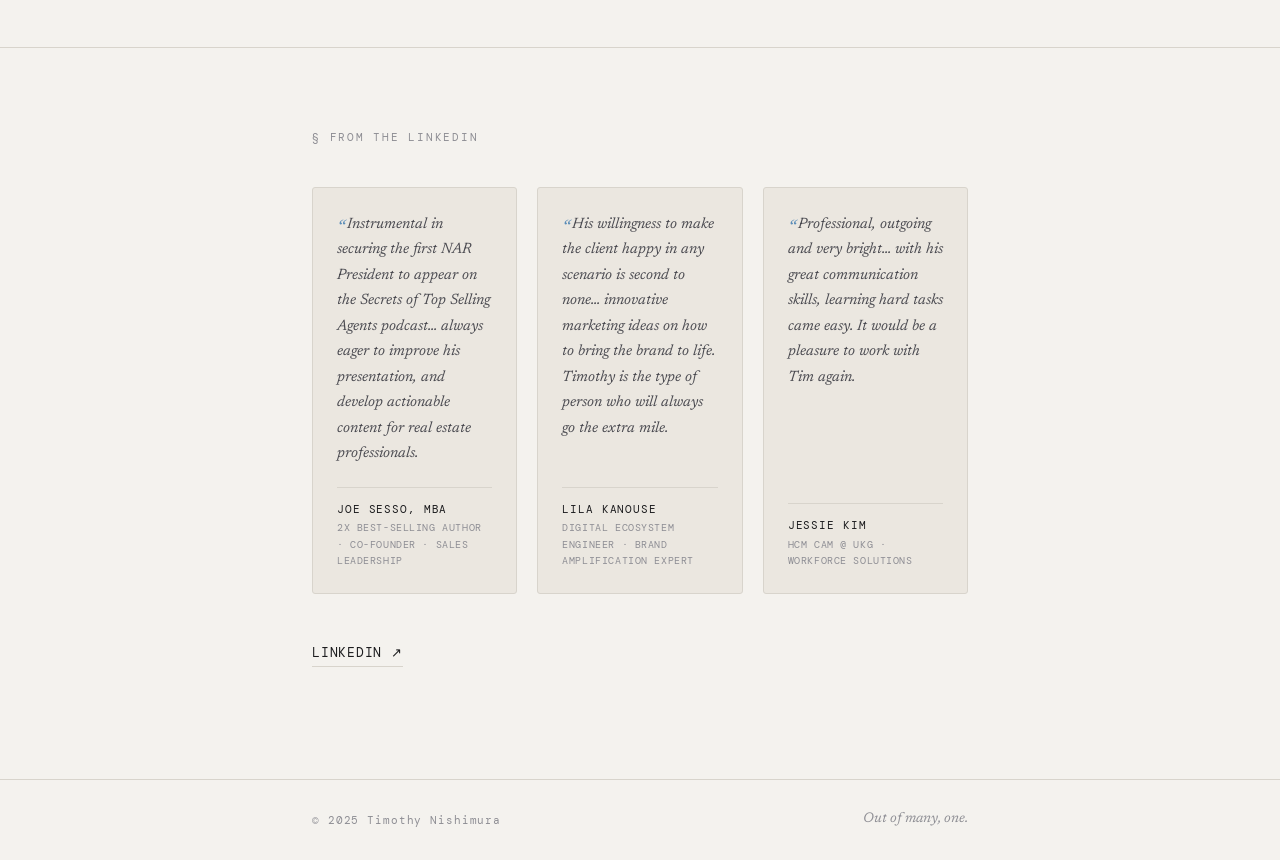
==== commit 80e8d3a5: "Content: Replace em dashes with hyphens throughout the site" ====
--- a/index.html
+++ b/index.html
@@ -3,14 +3,14 @@
 <head>
   <meta charset="UTF-8" />
   <meta name="viewport" content="width=device-width, initial-scale=1.0" />
-  <title>Timothy Nishimura — Content Marketing &amp; AI | Sierra Interactive</title>
+  <title>Timothy Nishimura - Content Marketing &amp; AI | Sierra Interactive</title>
   <meta name="description" content="Enabling a REALTOR® to E-E-A-T. Content marketing and AI at Sierra Interactive. Entity SEO, Claude skill development, and agentic workflows. Coastal South Carolina." />
   <link rel="canonical" href="https://timothynishimura.com/" />
 
   <!-- Open Graph -->
   <meta property="og:type" content="website" />
   <meta property="og:url" content="https://timothynishimura.com/" />
-  <meta property="og:title" content="Timothy Nishimura — Content Marketing &amp; AI" />
+  <meta property="og:title" content="Timothy Nishimura - Content Marketing &amp; AI" />
   <meta property="og:description" content="Enabling a REALTOR® to E-E-A-T. Content strategy, entity SEO, Claude skill development, and agentic workflows. Based in Coastal South Carolina." />
   <meta property="og:image" content="https://timothynishimura.com/og-image.jpg" />
   <meta property="og:image:width" content="1200" />
@@ -20,7 +20,7 @@
 
   <!-- Twitter Card -->
   <meta name="twitter:card" content="summary_large_image" />
-  <meta name="twitter:title" content="Timothy Nishimura — Content Marketing &amp; AI" />
+  <meta name="twitter:title" content="Timothy Nishimura - Content Marketing &amp; AI" />
   <meta name="twitter:description" content="Enabling a REALTOR® to E-E-A-T. Content strategy, entity SEO, Claude skill development, and agentic workflows. Coastal South Carolina." />
   <meta name="twitter:image" content="https://timothynishimura.com/og-image.jpg" />
   <script type="application/ld+json">
@@ -74,7 +74,7 @@
         "@type": "WebPage",
         "@id": "https://timothynishimura.com/#webpage",
         "url": "https://timothynishimura.com/",
-        "name": "Timothy Nishimura — Content Marketing & AI",
+        "name": "Timothy Nishimura - Content Marketing & AI",
         "isPartOf": {
           "@id": "https://timothynishimura.com/#website"
         },
@@ -719,7 +719,7 @@
       <div class="hero-left">
         <div class="hero-eyebrow">Content Marketing &amp; AI · Coastal South Carolina</div>
         <h1 class="hero-name">Timothy<br><em>Nishimura</em></h1>
-        <h2 class="hero-tagline">Content Marketing &amp; AI — Coastal South Carolina</h2>
+        <h2 class="hero-tagline">Content Marketing &amp; AI - Coastal South Carolina</h2>
         <p class="hero-desc">Enabling a REALTOR® to E-E-A-T. Content strategy, AI systems, and the occasional tool that ships with a forgettable name.</p>
         <a href="#work" class="hero-cta" onclick="event.preventDefault();document.getElementById('work').scrollIntoView({behavior:'smooth'})">See what I do <span class="arrow">↗</span></a>
       </div>
@@ -750,7 +750,7 @@
     <div class="about-grid">
       <div class="about-text reveal">
         <p>That photo is AI-generated. The opinions are not.</p>
-        <p>I work at <strong>Sierra Interactive</strong> on the education and customer success side. Agents buy the platform, then need to actually use it. My job is closing that gap — through content, in-app guidance built in Chameleon, and curriculum that makes the hard stuff feel approachable.</p>
+        <p>I work at <strong>Sierra Interactive</strong> on the education and customer success side. Agents buy the platform, then need to actually use it. My job is closing that gap - through content, in-app guidance built in Chameleon, and curriculum that makes the hard stuff feel approachable.</p>
         <p>I also build things. <a href="https://www.realestateschema.com/" target="_blank" rel="noopener" style="color:var(--blue);text-decoration:underline;text-underline-offset:3px;">Real Estate Schema</a> is a structured data generator built for agents. I write Claude skills. I build agentic pipelines. If a workflow takes me more than twice to complete, it gets automated.</p>
         <p>This site is a project car. It evolves.</p>
       </div>
@@ -812,7 +812,7 @@
       <li class="work-item reveal">
         <div>
           <div class="work-name">Tool Building</div>
-          <div class="work-desc"><a href="https://www.realestateschema.com/" target="_blank" rel="noopener" style="color:var(--blue);text-decoration:underline;text-underline-offset:3px;">Real Estate Schema</a> generates valid JSON-LD for agents in seconds — no code required. Built because the problem was real and nothing good existed yet.</div>
+          <div class="work-desc"><a href="https://www.realestateschema.com/" target="_blank" rel="noopener" style="color:var(--blue);text-decoration:underline;text-underline-offset:3px;">Real Estate Schema</a> generates valid JSON-LD for agents in seconds - no code required. Built because the problem was real and nothing good existed yet.</div>
         </div>
         <div class="work-tag">Shipped</div>
       </li>
@@ -837,13 +837,13 @@
       </a>
       <a class="post-card reveal" href="https://www.realestateschema.com/" target="_blank" rel="noopener">
         <div class="post-date">Tool</div>
-        <div class="post-title">Real Estate Schema — JSON-LD Generator for Agents</div>
+        <div class="post-title">Real Estate Schema - JSON-LD Generator for Agents</div>
         <div class="post-excerpt">Generate valid Schema.org structured data for listings, agent profiles, and open houses. Set your profile once. Copy and paste. No code required.</div>
       </a>
       <a class="post-card reveal" href="/tide-clock/">
         <div class="post-date">Project · 2025</div>
         <div class="post-title">The Tide Clock</div>
-        <div class="post-excerpt">Live NOAA tide predictions blended by physical distance. spatial-utils handles the geodetic math. No calibration, no hardcoded offsets — works anywhere in the US.</div>
+        <div class="post-excerpt">Live NOAA tide predictions blended by physical distance. spatial-utils handles the geodetic math. No calibration, no hardcoded offsets - works anywhere in the US.</div>
       </a>
     </div>
   </div>
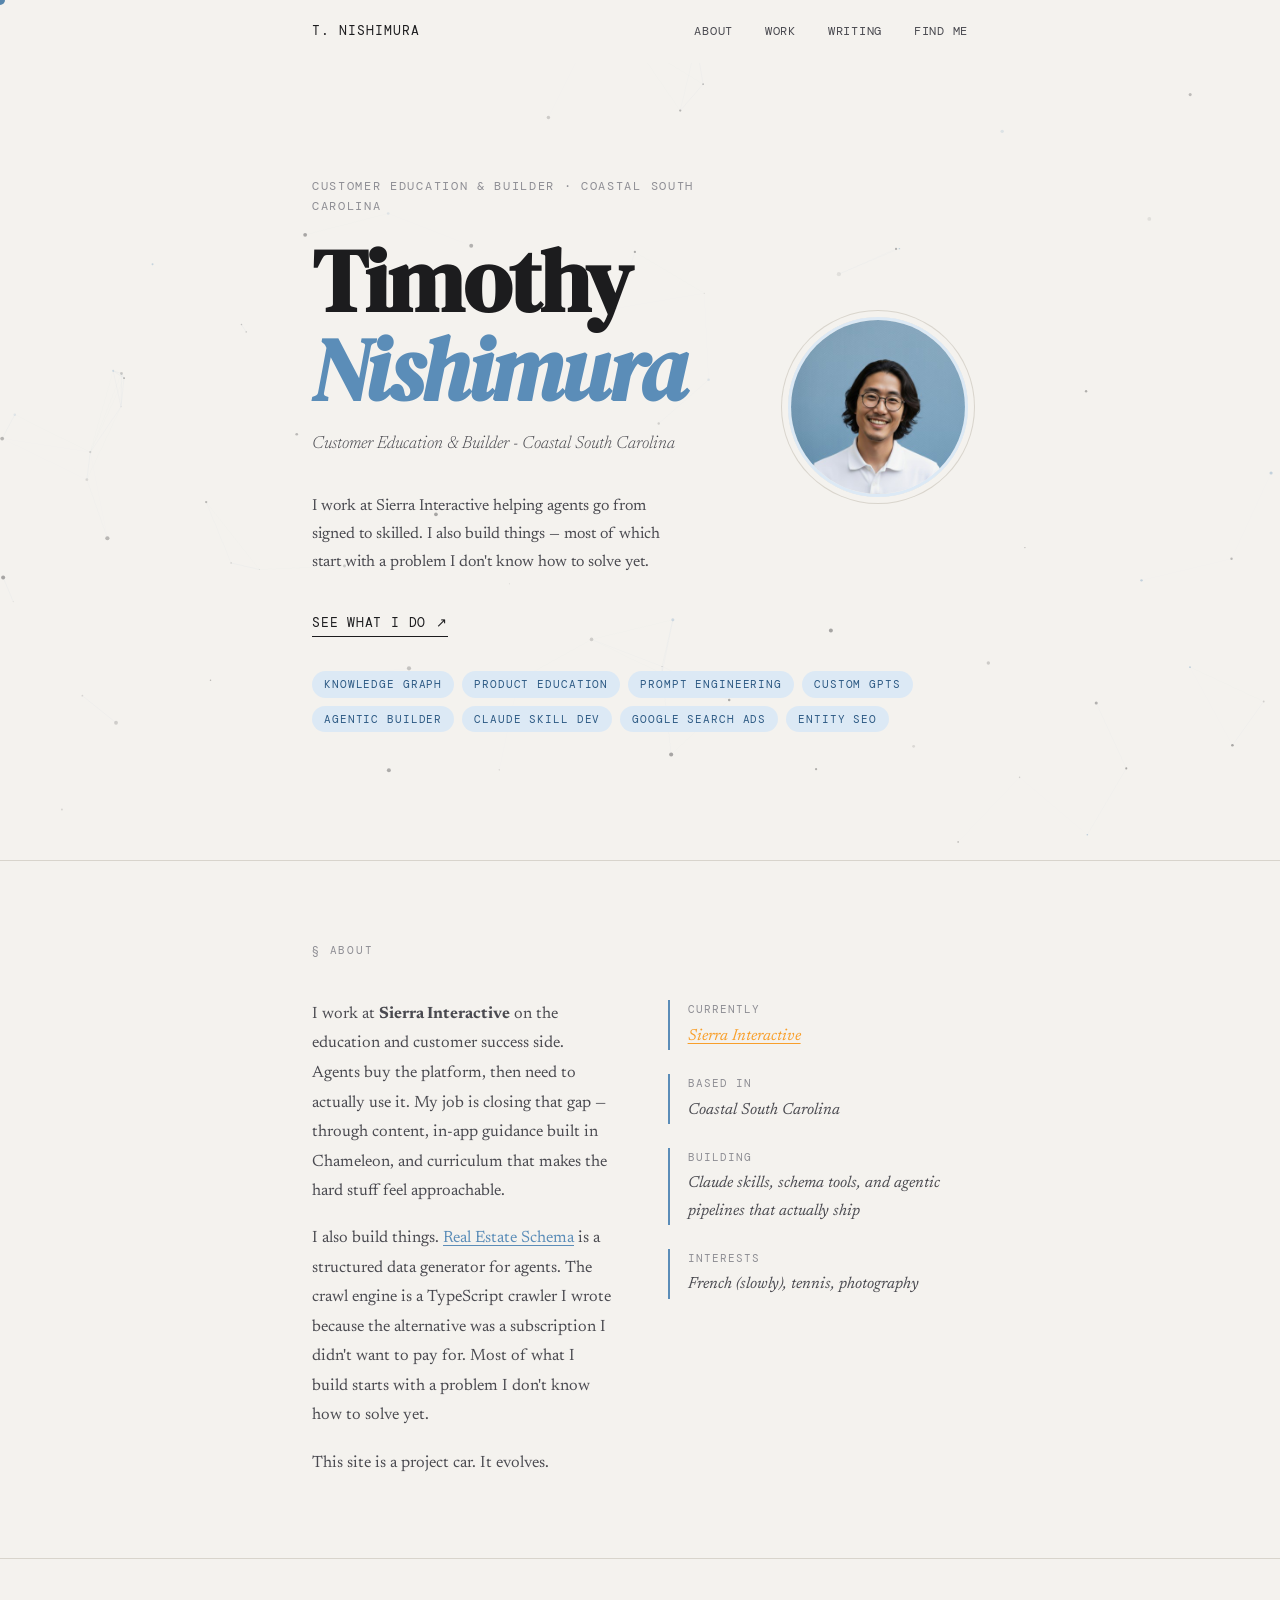
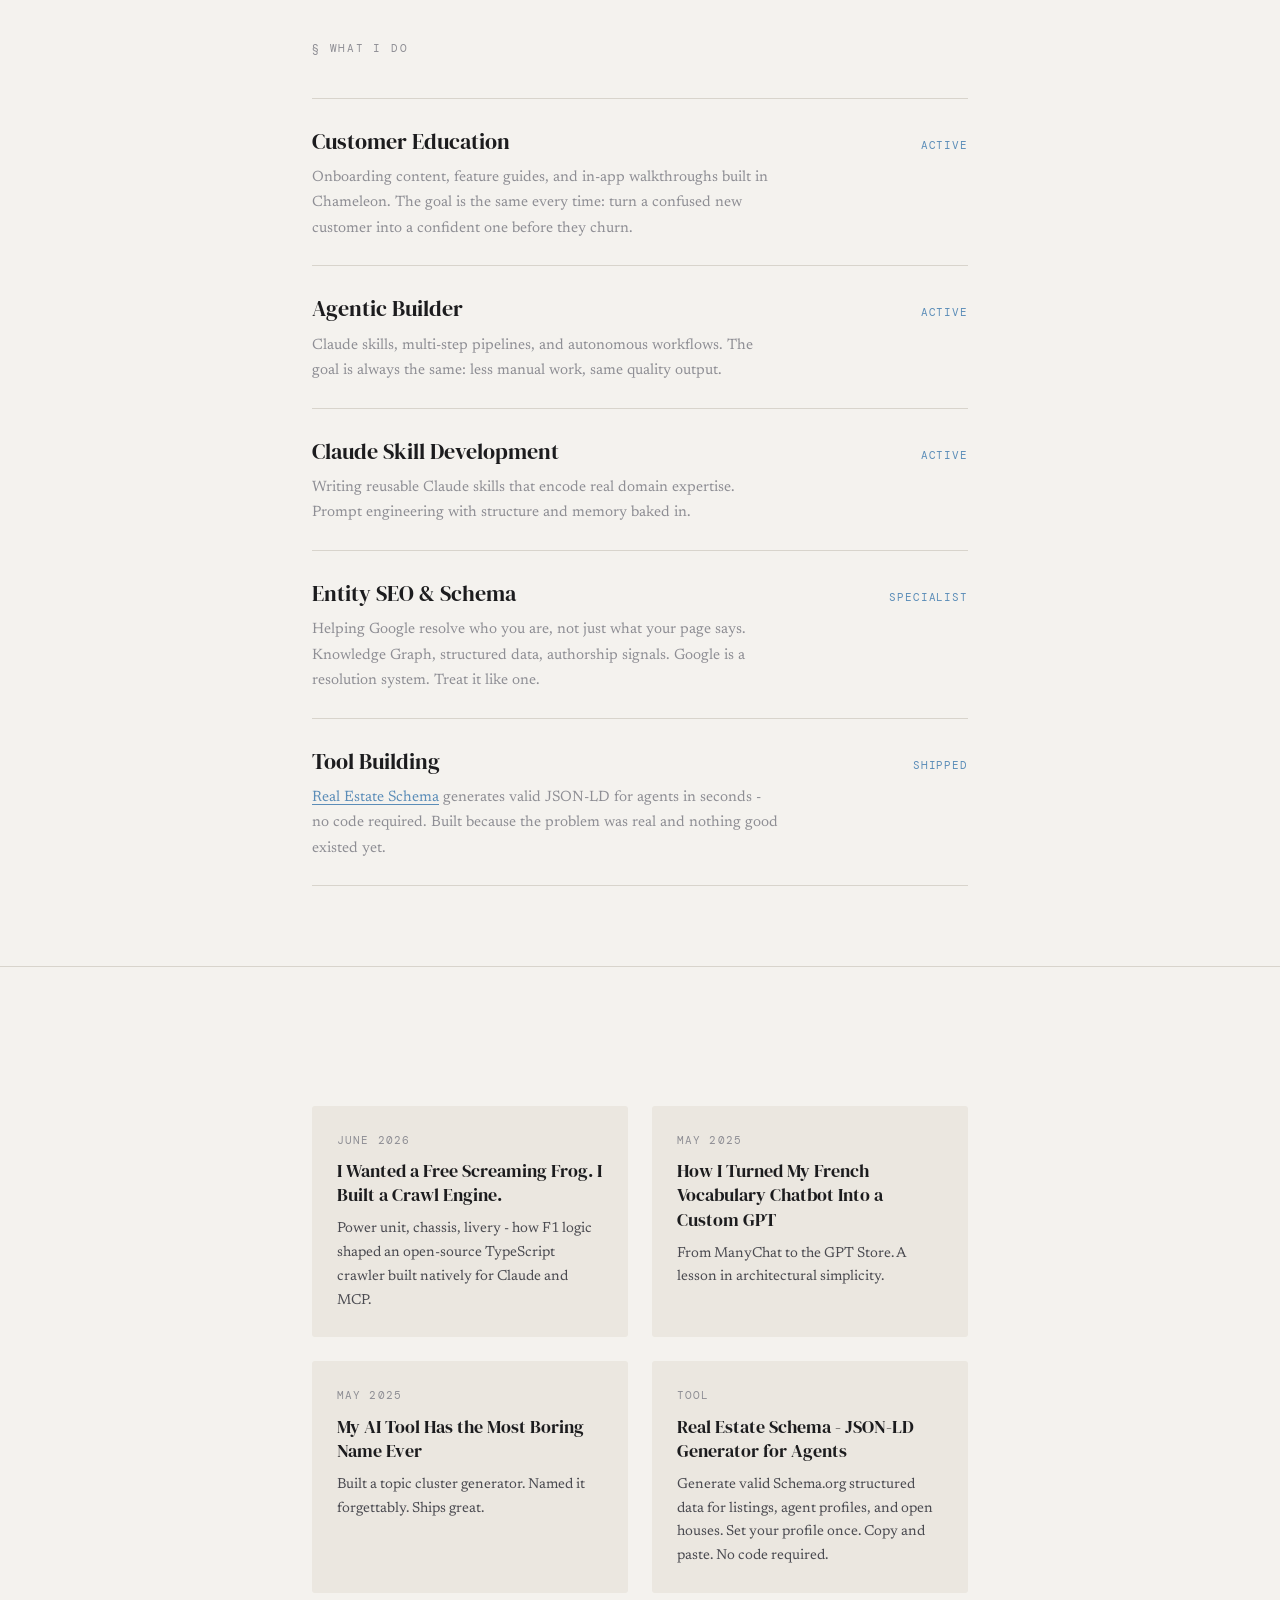
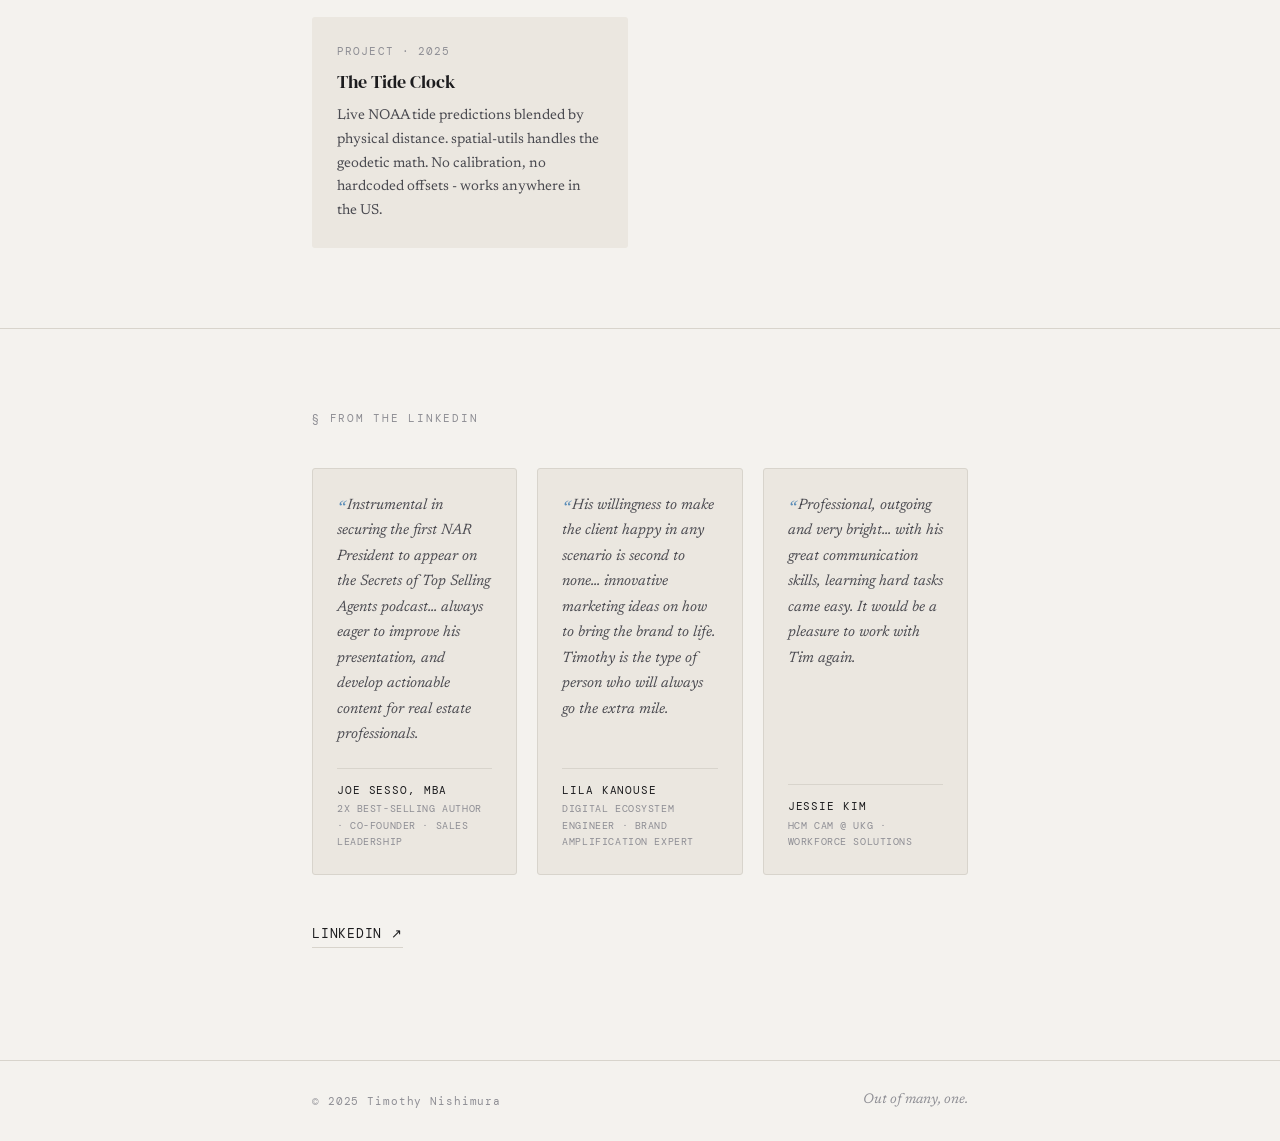
==== commit 927c9ef4: "Add crawl engine article, update homepage bio and meta" ====
--- a/index.html
+++ b/index.html
@@ -3,15 +3,15 @@
 <head>
   <meta charset="UTF-8" />
   <meta name="viewport" content="width=device-width, initial-scale=1.0" />
-  <title>Timothy Nishimura - Content Marketing &amp; AI | Sierra Interactive</title>
-  <meta name="description" content="Enabling a REALTOR® to E-E-A-T. Content marketing and AI at Sierra Interactive. Entity SEO, Claude skill development, and agentic workflows. Coastal South Carolina." />
+  <title>Timothy Nishimura - Customer Education &amp; Builder | Sierra Interactive</title>
+  <meta name="description" content="Customer education at Sierra Interactive. I help agents go from signed to skilled — through content, in-app guidance, and curriculum. I also build things." />
   <link rel="canonical" href="https://timothynishimura.com/" />
 
   <!-- Open Graph -->
   <meta property="og:type" content="website" />
   <meta property="og:url" content="https://timothynishimura.com/" />
-  <meta property="og:title" content="Timothy Nishimura - Content Marketing &amp; AI" />
-  <meta property="og:description" content="Enabling a REALTOR® to E-E-A-T. Content strategy, entity SEO, Claude skill development, and agentic workflows. Based in Coastal South Carolina." />
+  <meta property="og:title" content="Timothy Nishimura - Customer Education &amp; Builder" />
+  <meta property="og:description" content="Customer education at Sierra Interactive. I help agents go from signed to skilled — through content, in-app guidance, and curriculum. I also build things." />
   <meta property="og:image" content="https://timothynishimura.com/og-image.jpg" />
   <meta property="og:image:width" content="1200" />
   <meta property="og:image:height" content="630" />
@@ -20,8 +20,8 @@
 
   <!-- Twitter Card -->
   <meta name="twitter:card" content="summary_large_image" />
-  <meta name="twitter:title" content="Timothy Nishimura - Content Marketing &amp; AI" />
-  <meta name="twitter:description" content="Enabling a REALTOR® to E-E-A-T. Content strategy, entity SEO, Claude skill development, and agentic workflows. Coastal South Carolina." />
+  <meta name="twitter:title" content="Timothy Nishimura - Customer Education &amp; Builder" />
+  <meta name="twitter:description" content="Customer education at Sierra Interactive. I help agents go from signed to skilled — through content, in-app guidance, and curriculum. I also build things." />
   <meta name="twitter:image" content="https://timothynishimura.com/og-image.jpg" />
   <script type="application/ld+json">
   {
@@ -40,7 +40,7 @@
           "name": "Sierra Interactive",
           "url": "https://www.sierrainteractive.com/"
         },
-        "description": "Enabling a REALTOR® to E-E-A-T. Content strategy, entity SEO, Claude skill development, and agentic workflows. Based in Coastal South Carolina.",
+        "description": "Customer education at Sierra Interactive. Helping agents go from signed to skilled through content, in-app guidance, and curriculum. Builder of Real Estate Schema, Claude skills, and agentic pipelines.",
         "knowsAbout": [
           "Content Strategy",
           "Entity SEO",
@@ -65,7 +65,7 @@
         "@id": "https://timothynishimura.com/#website",
         "url": "https://timothynishimura.com/",
         "name": "Timothy Nishimura",
-        "description": "Enabling a REALTOR® to E-E-A-T.",
+        "description": "Customer education, content, and tools by Timothy Nishimura.",
         "publisher": {
           "@id": "https://timothynishimura.com/#person"
         }
@@ -74,7 +74,7 @@
         "@type": "WebPage",
         "@id": "https://timothynishimura.com/#webpage",
         "url": "https://timothynishimura.com/",
-        "name": "Timothy Nishimura - Content Marketing & AI",
+        "name": "Timothy Nishimura - Customer Education & Builder",
         "isPartOf": {
           "@id": "https://timothynishimura.com/#website"
         },
@@ -717,10 +717,10 @@
   <div class="wrapper">
     <div class="hero-inner">
       <div class="hero-left">
-        <div class="hero-eyebrow">Content Marketing &amp; AI · Coastal South Carolina</div>
+        <div class="hero-eyebrow">Customer Education &amp; Builder · Coastal South Carolina</div>
         <h1 class="hero-name">Timothy<br><em>Nishimura</em></h1>
-        <h2 class="hero-tagline">Content Marketing &amp; AI - Coastal South Carolina</h2>
-        <p class="hero-desc">Enabling a REALTOR® to E-E-A-T. Content strategy, AI systems, and the occasional tool that ships with a forgettable name.</p>
+        <h2 class="hero-tagline">Customer Education &amp; Builder - Coastal South Carolina</h2>
+        <p class="hero-desc">I work at Sierra Interactive helping agents go from signed to skilled. I also build things — most of which start with a problem I don't know how to solve yet.</p>
         <a href="#work" class="hero-cta" onclick="event.preventDefault();document.getElementById('work').scrollIntoView({behavior:'smooth'})">See what I do <span class="arrow">↗</span></a>
       </div>
       <div class="hero-avatar">
@@ -749,9 +749,8 @@
     <div class="section-label reveal">§ About</div>
     <div class="about-grid">
       <div class="about-text reveal">
-        <p>That photo is AI-generated. The opinions are not.</p>
-        <p>I work at <strong>Sierra Interactive</strong> on the education and customer success side. Agents buy the platform, then need to actually use it. My job is closing that gap - through content, in-app guidance built in Chameleon, and curriculum that makes the hard stuff feel approachable.</p>
-        <p>I also build things. <a href="https://www.realestateschema.com/" target="_blank" rel="noopener" style="color:var(--blue);text-decoration:underline;text-underline-offset:3px;">Real Estate Schema</a> is a structured data generator built for agents. I write Claude skills. I build agentic pipelines. If a workflow takes me more than twice to complete, it gets automated.</p>
+        <p>I work at <strong>Sierra Interactive</strong> on the education and customer success side. Agents buy the platform, then need to actually use it. My job is closing that gap — through content, in-app guidance built in Chameleon, and curriculum that makes the hard stuff feel approachable.</p>
+        <p>I also build things. <a href="https://www.realestateschema.com/" target="_blank" rel="noopener" style="color:var(--blue);text-decoration:underline;text-underline-offset:3px;">Real Estate Schema</a> is a structured data generator for agents. The crawl engine is a TypeScript crawler I wrote because the alternative was a subscription I didn't want to pay for. Most of what I build starts with a problem I don't know how to solve yet.</p>
         <p>This site is a project car. It evolves.</p>
       </div>
       <div class="about-facts reveal">
@@ -825,6 +824,11 @@
   <div class="wrapper">
     <div class="section-label reveal">§ Recent Writing</div>
     <div class="writing-grid">
+      <a class="post-card reveal" href="/i-wanted-free-screaming-frog/">
+        <div class="post-date">June 2026</div>
+        <div class="post-title">I Wanted a Free Screaming Frog. I Built a Crawl Engine.</div>
+        <div class="post-excerpt">Power unit, chassis, livery - how F1 logic shaped an open-source TypeScript crawler built natively for Claude and MCP.</div>
+      </a>
       <a class="post-card reveal" href="/french-vocabulary-chatgpt/">
         <div class="post-date">May 2025</div>
         <div class="post-title">How I Turned My French Vocabulary Chatbot Into a Custom GPT</div>
